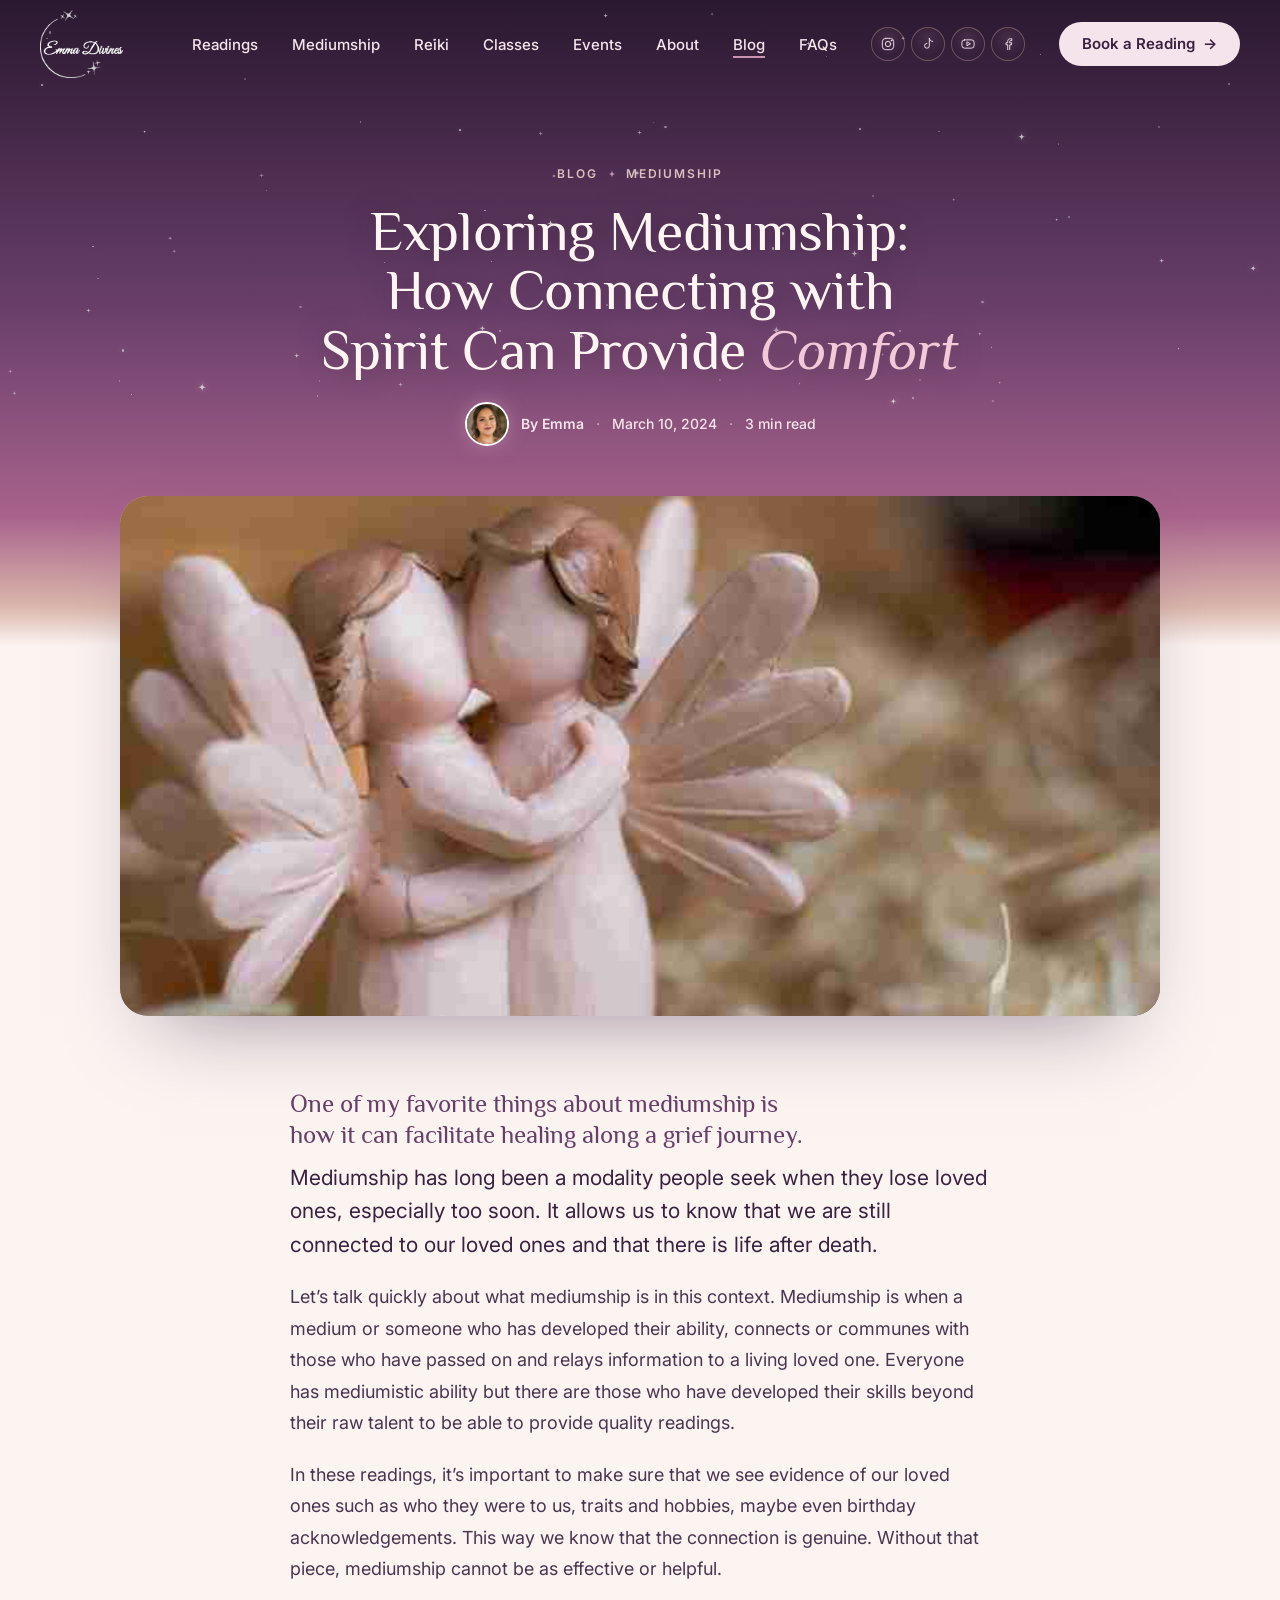
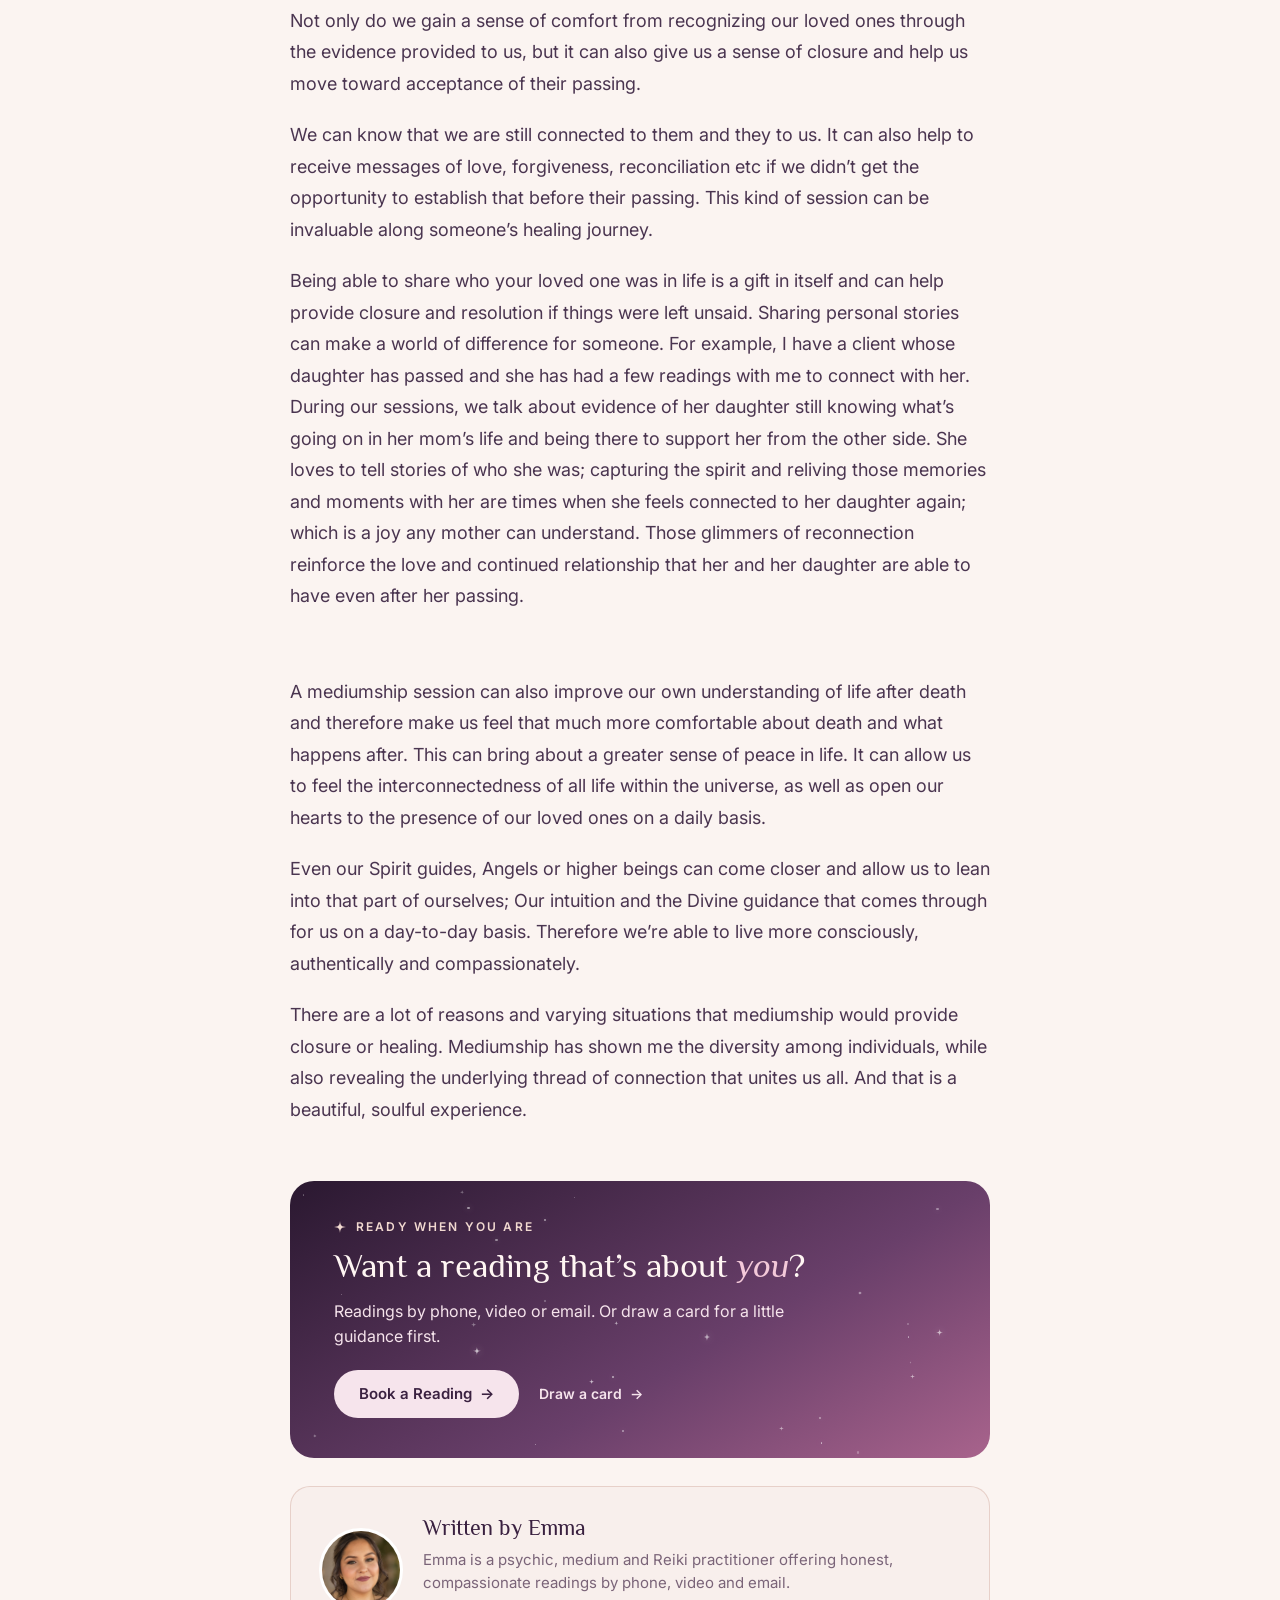
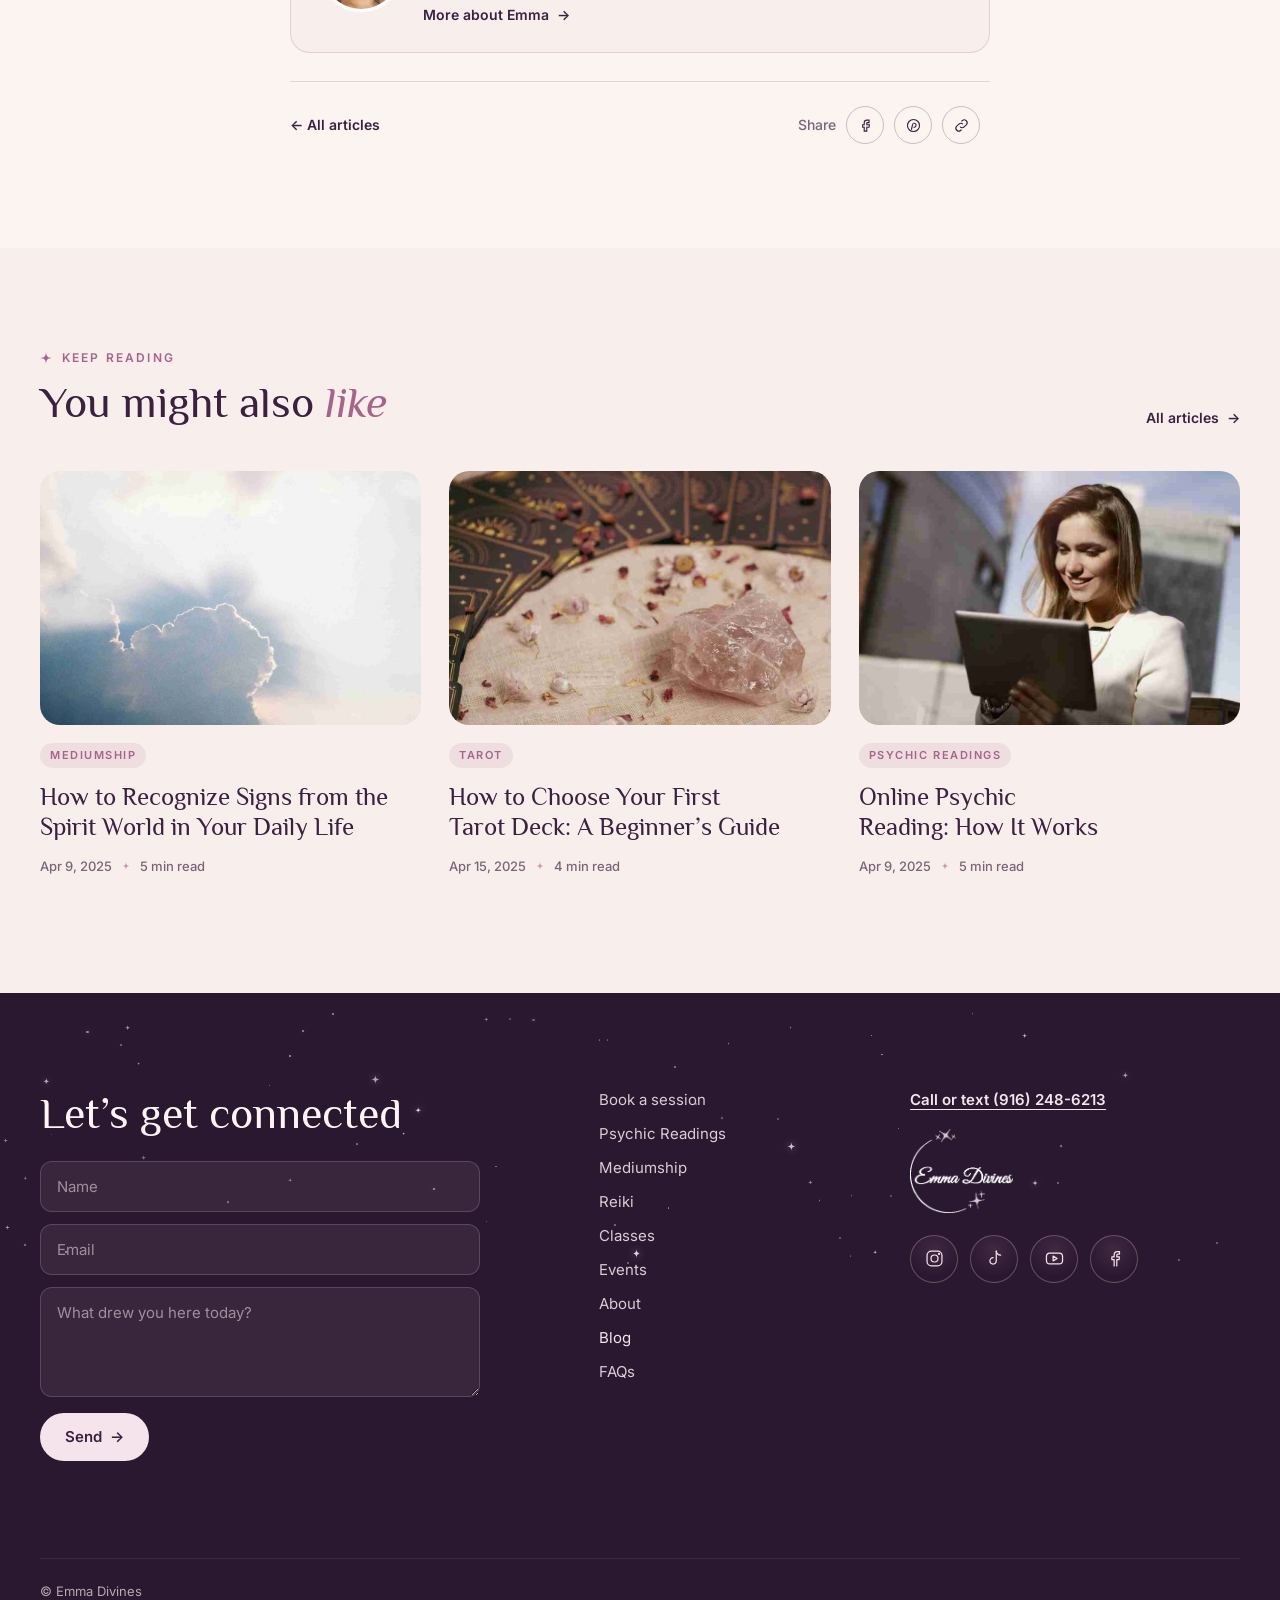
==== article-mediumship.html @ 9093d368 "Blog: new article list and article pages - blog.html: featured newest post, topic filter, post grid," ====
<!doctype html>
<html lang="en">
<head>
<meta charset="utf-8">
<meta name="viewport" content="width=device-width, initial-scale=1, viewport-fit=cover">
<title>Exploring Mediumship: How Connecting with Spirit Can Provide Comfort · Emma Divines</title>
<meta name="description" content="Honest, compassionate psychic readings, mediumship and Reiki with Emma, by phone, video or email. See every session and price, or draw a card for a little guidance.">
<meta property="og:type" content="website">
<meta property="og:site_name" content="Emma Divines">
<meta property="og:title" content="Emma Divines · Readings, mediumship &amp; Reiki">
<meta property="og:description" content="Honest, compassionate guidance from wherever you are. Draw a card for a little guidance, or book a session.">

<meta property="og:image" content="https://emma-divines-prototype.vercel.app/images/og-image.jpg">
<meta property="og:image:width" content="1200">
<meta property="og:image:height" content="630">
<meta property="og:image:alt" content="Emma Divines homepage: tarot cards with prices and a photo of Emma">
<meta name="twitter:card" content="summary_large_image">
<meta name="twitter:image" content="https://emma-divines-prototype.vercel.app/images/og-image.jpg">
<link rel="icon" type="image/png" href="logo_color.png">
<link rel="apple-touch-icon" href="images/emma-avatar.jpg">
<link rel="preconnect" href="https://fonts.googleapis.com">
<link rel="preconnect" href="https://fonts.gstatic.com" crossorigin>
<link href="https://fonts.googleapis.com/css2?family=Inter:wght@400;500;600&family=Philosopher:ital,wght@0,400;0,700;1,400&display=swap" rel="stylesheet">
<style>
/* Velvet Dusk: one visual world (dusk → daylight → dusk → night), so colours are set explicitly rather than per OS theme. */
:root{
  color-scheme:light;
  /* brand palette (Emma's guide) */
  --deep-purple:#693F6A; --mauve:#A8638C; --terracotta:#C08977; --muted-purple:#936A94; --soft-rose:#CA93B3; --warm-blush:#DBB7AC;
  /* extensions: darker / lighter steps of the palette */
  --night:#2A1830; --plum:#3A2140; --cream:#FBF4F1; --blush-tint:#F8EFEC; --rose-light:#F3C9D9; --ink-soft:#7A6478; --on-dark:#F6E4EC;
  --f-display:Philosopher,Georgia,serif; --f-body:Inter,system-ui,-apple-system,sans-serif;
  --cw:200px; --ch:340px;
}
*{box-sizing:border-box}
[hidden]{display:none!important}
html{scroll-behavior:smooth;scroll-padding-top:80px;overflow-x:clip}
html,body{margin:0}
body{font-family:var(--f-body);-webkit-font-smoothing:antialiased;overflow-x:hidden;background:var(--cream);color:var(--plum)}
button{font:inherit;color:inherit;background:none;border:0;padding:0;cursor:pointer}
a{color:inherit}
:focus-visible{outline:2px solid var(--soft-rose);outline-offset:3px;border-radius:6px}
.wrap{max-width:1240px;margin-inline:auto;padding-inline:20px}
.sp{display:inline-block;width:12px;height:12px;vertical-align:-1px}
.eyebrow{display:flex;align-items:center;gap:10px;margin:0;font:600 12px/1 var(--f-body);letter-spacing:.18em;text-transform:uppercase;color:var(--mauve)}
.eyebrow svg{width:12px;height:12px}
h1,h2,h3{text-wrap:balance}
h2{font:400 44px/1.1 var(--f-display);margin:0;color:var(--plum)}
h2 em{font-style:italic;color:var(--mauve)}
.lede{font-size:17px;line-height:1.55;color:var(--ink-soft);max-width:560px;margin:0}
.draft-tag{display:inline-block;font:600 10px/1 var(--f-body);letter-spacing:.12em;text-transform:uppercase;padding:5px 8px;border-radius:999px;background:rgba(168,99,140,.12);color:var(--mauve)}

/* ---------- Buttons & links ---------- */
.btn{display:inline-flex;align-items:center;gap:8px;border-radius:999px;padding:14px 24px;font:600 15px/1.2 var(--f-body);text-decoration:none;border:1px solid transparent;white-space:nowrap;transition:transform .2s,background-color .2s,box-shadow .25s}
.btn:hover{transform:translateY(-1px)}
.btn .arr,.link .arr{transition:translate .2s}
.btn:hover .arr,.link:hover .arr{translate:3px 0}
.btn-plum{background:var(--plum);color:#FFF6F3}
.btn-purple{background:var(--deep-purple);color:#FFF6F3}
.btn-light{background:var(--on-dark);color:var(--plum)}
.btn-outline{border-color:rgba(58,33,64,.5);color:var(--plum)}
.btn-outline-light{border-color:rgba(246,228,236,.55);color:var(--on-dark)}
.link{display:inline-flex;align-items:center;gap:8px;font:600 14px/1.2 var(--f-body);color:var(--plum);text-decoration:none}

/* ---------- Header ---------- */
.site-header{position:fixed;inset:0 0 auto 0;z-index:40;padding-top:env(safe-area-inset-top,0px);transition:background-color .35s,box-shadow .35s,backdrop-filter .35s}
.site-header .wrap{height:88px;display:flex;align-items:center;justify-content:space-between;transition:height .35s}
.site-header.scrolled{background:rgba(42,24,48,.8);backdrop-filter:blur(14px);-webkit-backdrop-filter:blur(14px);box-shadow:0 1px 0 rgba(246,228,236,.08)}
.site-header.scrolled .wrap{height:68px}
.logo img{height:68px;display:block;transition:height .35s}
.scrolled .logo img{height:54px}
.nav{display:flex;align-items:center;gap:34px}
.nav a:not(.btn){text-decoration:none;font-weight:500;font-size:15px;color:var(--on-dark)}
.nav a:not(.btn):hover{text-decoration:underline;text-underline-offset:6px;text-decoration-color:var(--soft-rose)}
.nav .btn{padding:12px 22px}
.mobile-actions{display:none;align-items:center;gap:10px}
.menu-btn{display:flex;flex-direction:column;gap:5px;padding:13px 9px}
.menu-btn i{display:block;width:20px;height:1.6px;border-radius:1px;background:var(--on-dark)}
.mobile-menu{position:fixed;inset:0;z-index:60;background:linear-gradient(#2A1830,#693F6A);color:var(--on-dark);padding:calc(20px + env(safe-area-inset-top,0px)) 24px 32px;display:flex;flex-direction:column;gap:28px}
.mobile-menu[hidden]{display:none}
.mobile-menu .top{display:flex;justify-content:space-between;align-items:center}
.mobile-menu .top img{height:52px}
.mobile-menu nav{display:flex;flex-direction:column;gap:6px}
.mobile-menu nav a{font:400 34px/1.3 var(--f-display);text-decoration:none}
.close-btn{width:44px;height:44px;border-radius:50%;font-size:22px}

/* ---------- Hero ---------- */
.hero{position:relative;isolation:isolate;min-height:900px;padding-bottom:56px}
.hero-bg{position:absolute;inset:0;z-index:-1;overflow:hidden;background:linear-gradient(#2A1830,#693F6A 38%,#A8638C 75%,#DBB7AC)}
#aurora{position:absolute;inset:0;width:100%;height:100%;display:block}
.stars{position:absolute;inset:0;pointer-events:none}
.layer{position:absolute;left:0;right:0;will-change:transform}
.star,.dot{position:absolute;opacity:var(--o);animation:twinkle var(--t) ease-in-out var(--d) infinite}
.star{color:#fff}
.dot{border-radius:50%;background:#fff;box-shadow:0 0 6px rgba(255,240,246,.7)}
.layer:last-child .star{filter:drop-shadow(0 0 4px rgba(255,228,240,.75))}
/* a slow, shallow breathe rather than a blink */
@keyframes twinkle{0%,100%{opacity:var(--o)}50%{opacity:calc(var(--o) * .45)}}
.hero-inner{display:grid;grid-template-columns:470px minmax(0,1fr);column-gap:20px;align-items:start;padding-top:200px}
.copy{display:flex;flex-direction:column;gap:24px}
.hero .eyebrow{color:#F1D9D0}
h1{font:400 54px/1.06 var(--f-display);margin:0;color:#FFF6F3;letter-spacing:-.005em;text-shadow:0 2px 28px rgba(42,24,48,.35)}
h1 em{font-style:italic;color:var(--rose-light)}
.byline{display:flex;align-items:center;gap:22px}
.byline p{margin:0;font-size:17px;line-height:1.45;color:var(--on-dark);max-width:420px}
.avatar{flex:none;width:140px;height:140px;border-radius:50%;object-fit:cover;display:block;background:linear-gradient(135deg,#DBB7AC,#693F6A);border:4px solid #fff;box-shadow:0 0 36px 2px rgba(202,147,179,.55)}
.ctas{display:flex;gap:12px;flex-wrap:wrap}
.hero .btn-outline{border-color:rgba(58,33,64,.5)}
.offerings{display:flex;flex-direction:column;align-items:center;margin-top:-20px;min-width:0}
.tabs{display:flex;gap:8px;margin-top:18px}
.tab{padding:10px 20px;border-radius:999px;font:500 14px/1.2 var(--f-body);border:1px solid rgba(58,33,64,.35);color:var(--plum);white-space:nowrap;transition:background-color .25s,color .25s}
.tab[aria-selected=true]{background:var(--plum);color:var(--on-dark);border-color:var(--plum);font-weight:600}
.tab .short{display:none}
.pager{display:flex;align-items:center;gap:14px;font:500 13px/1 var(--f-body);color:var(--plum);margin-top:6px}
.pager[hidden]{display:none}
.pager .dots{display:flex;gap:6px}.pager .dots i{width:6px;height:6px;border-radius:50%;background:rgba(58,33,64,.3)}.pager .dots i.on{background:var(--plum)}
.pager button{font-weight:600;display:inline-flex;gap:6px;align-items:center}
.after-cards{display:flex;flex-direction:column;align-items:center;gap:10px;margin-top:18px}
.policy{font-size:13px;color:var(--plum);opacity:.8;margin:0;text-align:center}
.deck-hint{display:none}

/* ---------- Tarot cards ---------- */
.cards{position:relative;width:100%;height:calc(var(--ch) + 90px)}
.card{position:absolute;left:calc(50% - var(--cw) / 2);top:24px;width:var(--cw);height:var(--ch);perspective:1100px;cursor:pointer;
  transform:var(--final,none);transition:translate .35s cubic-bezier(.2,.8,.2,1),transform .55s cubic-bezier(.2,.8,.2,1),opacity .35s;
  animation:deal .8s cubic-bezier(.2,1.15,.35,1) calc(var(--i) * 85ms + 150ms) backwards}
.card.dealt{animation:none}
@keyframes deal{from{transform:translate(var(--dx),var(--dy)) rotate(var(--dr)) scale(.9);opacity:0}35%{opacity:1}to{transform:var(--final,none);opacity:1}}
.tilt,.flip{position:absolute;inset:0;transform-style:preserve-3d}
.tilt{transform:rotateX(var(--rx,0deg)) rotateY(var(--ry,0deg));transition:transform .25s ease-out,translate .35s cubic-bezier(.2,.8,.2,1),rotate .35s cubic-bezier(.2,.8,.2,1)}
.flip{transition:transform .75s cubic-bezier(.3,1.25,.4,1)}
.flipped .flip{transform:rotateY(180deg)}
.face{position:absolute;inset:0;backface-visibility:hidden;-webkit-backface-visibility:hidden;border-radius:16px;padding:10px;background:var(--cream);border:1px solid #fff;box-shadow:0 18px 40px -8px rgba(58,33,64,.42);overflow:hidden;transition:box-shadow .3s}
.back{transform:rotateY(180deg)}
.inner{height:100%;border:1px solid rgba(192,137,119,.7);border-radius:10px;padding:12px 12px 14px;display:flex;flex-direction:column;align-items:center;gap:8px;text-align:center}
.num{font:400 16px/1 var(--f-display);letter-spacing:.2em;color:var(--mauve);padding-left:.2em}
.art{flex:1;width:100%;border-radius:6px;position:relative;overflow:hidden;min-height:0}
.art svg{position:absolute;inset:0;width:100%;height:100%}
/* Emma's illustrated card art: arched window like her card frames, thin gold keyline */
.art-img{border-radius:999px 999px 6px 6px;background:#3A2140;box-shadow:inset 0 0 0 1px rgba(192,137,119,.55)}
.art-img img{position:absolute;inset:0;width:100%;height:100%;object-fit:cover;object-position:50% 18%}
.rcard .art-img img{object-position:50% 26%}
.art-img::after{content:"";position:absolute;inset:0;border-radius:inherit;box-shadow:inset 0 0 0 1px rgba(219,183,172,.6),inset 0 -24px 30px -20px rgba(42,24,48,.35);pointer-events:none}
.name{font:700 20px/1.15 var(--f-display);color:var(--plum);margin:4px 0 0}
.meta{font-size:13px;color:var(--ink-soft);margin:0}
.price{font:600 21px/1.1 var(--f-body);color:var(--deep-purple);margin:2px 0 0;font-variant-numeric:tabular-nums}
.front::before{content:"";position:absolute;inset:0;border-radius:inherit;pointer-events:none;opacity:0;transition:opacity .3s;z-index:2;
  background:radial-gradient(circle at var(--gx,50%) var(--gy,30%),rgba(255,255,255,.45),transparent 55%)}
.front::after{content:"";position:absolute;inset:-20%;pointer-events:none;z-index:3;background:linear-gradient(105deg,transparent 40%,rgba(255,255,255,.5) 50%,transparent 60%);
  transform:translateX(-120%);animation:shimmer 1.1s ease-out calc(var(--i) * 85ms + 900ms) 1 both}
@keyframes shimmer{to{transform:translateX(120%)}}
.back .inner{justify-content:center;gap:10px;padding:14px}
.back .name{margin:0}
.desc{font-size:14px;line-height:1.5;color:var(--ink-soft);margin:0}
.btn-book{background:var(--deep-purple);color:#FFF6F3;padding:11px 18px;font-size:14px;margin-top:4px}
.turn{font:inherit;font-size:12px;color:var(--ink-soft);opacity:.85;background:none;border:0;padding:8px 12px;margin:-4px 0 -8px;cursor:pointer;text-decoration:underline;text-underline-offset:3px;border-radius:999px}
.turn:hover{opacity:1}
/* only the face you can see takes taps, so a tap never lands on the hidden side */
.card:not(.flipped) .back,.card.flipped .front{pointer-events:none}
.mini-draft{font-size:10px;letter-spacing:.08em;text-transform:uppercase;color:var(--mauve);opacity:.8}
.cards .card:hover,.cards .card.flipped{translate:0 -28px;z-index:20}
.cards .card:hover .tilt,.cards .card.flipped .tilt{rotate:calc(var(--r) * -1)}
@media (hover:hover) and (pointer:fine){.card:hover .front::before{opacity:1}.card:hover .face{box-shadow:0 30px 60px -12px rgba(58,33,64,.5)}}
.card.toss{animation:toss .38s cubic-bezier(.5,0,.75,0) forwards}
@keyframes toss{to{transform:translate(-135%,-14px) rotate(-20deg);opacity:0}}

/* ---------- Sections ---------- */
section.band{padding-block:112px}
.how{background:linear-gradient(#DBB7AC,#F8EFEC 220px)}
.sec-head{display:flex;flex-direction:column;align-items:center;gap:16px;text-align:center}
.steps{list-style:none;margin:64px 0 0;padding:0;display:grid;grid-template-columns:repeat(3,minmax(0,1fr));gap:48px;position:relative}
.steps::before{content:"";position:absolute;top:36px;left:16%;right:16%;border-top:1px dashed rgba(105,63,106,.35)}
.step{display:flex;flex-direction:column;align-items:center;text-align:center;gap:12px;position:relative}
.step .n{width:72px;height:72px;border-radius:50%;display:grid;place-items:center;background:var(--cream);border:1px solid rgba(192,137,119,.7);box-shadow:0 0 0 6px var(--blush-tint);font:400 24px/1 var(--f-display);color:var(--deep-purple);letter-spacing:.06em}
.step h3{font:700 24px/1.2 var(--f-display);margin:8px 0 0;color:var(--plum)}
.step p{margin:0;font-size:15px;line-height:1.55;color:var(--ink-soft);max-width:280px}

.draw{position:relative;isolation:isolate;overflow:hidden;color:var(--on-dark);background:linear-gradient(#2A1830,#693F6A 60%,#A8638C)}
.draw::before{content:"";position:absolute;inset:-20% -10%;z-index:-1;pointer-events:none;
  background:radial-gradient(42% 24% at 28% 26%,rgba(243,201,217,.2),transparent 70%),radial-gradient(36% 20% at 74% 18%,rgba(202,147,179,.18),transparent 70%);
  animation:drift 28s ease-in-out infinite alternate}
@keyframes drift{to{transform:translate3d(4%,3%,0) scale(1.08)}}
.draw .eyebrow{color:#F1D9D0}
.draw h2{color:#FFF6F3}.draw h2 em{color:var(--rose-light)}
.draw .lede{color:var(--on-dark);opacity:.85}
.draw-stage{position:relative;margin-top:56px;min-height:460px;display:flex;flex-direction:column;align-items:center}
.backs{display:flex;gap:28px;justify-content:center;transition:opacity .35s;perspective:1200px}
/* the cards fall from the sky flipping side over side (back ⇄ face), then settle into the spread */
.backs.await .cback{opacity:0}
/* no opacity animation on .cback itself: it would flatten the 3D and show the back face mirrored */
.cback{width:200px;height:330px;position:relative;cursor:pointer;transform-style:preserve-3d;transition:transform .35s cubic-bezier(.2,.8,.2,1),opacity .35s}
.cback:nth-child(1){rotate:-6deg;translate:0 14px}.cback:nth-child(3){rotate:6deg;translate:0 14px}
.cb-face{position:absolute;inset:0;display:block;border-radius:16px;padding:10px;backface-visibility:hidden;-webkit-backface-visibility:hidden;
  box-shadow:0 22px 50px -12px rgba(0,0,0,.5);transition:box-shadow .5s}
.cb-back{background:radial-gradient(circle at 50% 45%,#7E4C80,#3A2140 70%);border:1px solid rgba(219,183,172,.6)}
.cb-front{transform:rotateY(180deg);background:var(--cream);border:1px solid #fff}
.cb-back .inner{border-color:rgba(219,183,172,.45);padding:0;position:relative}
.cb-front .inner{border-color:rgba(192,137,119,.7);padding:0;position:relative}
.cb-label{position:absolute;top:8%;left:0;right:0;text-align:center;font:400 11px/1 var(--f-display);letter-spacing:.3em;text-transform:uppercase;color:#DBB7AC;padding-left:.3em}
.cb-front .cb-label{color:var(--mauve)}
.cback:hover,.cback:focus-visible{transform:translateY(-16px)}
.cback:hover .cb-face,.cback:focus-visible .cb-face{box-shadow:0 0 0 1px var(--soft-rose),0 0 48px 6px rgba(202,147,179,.45),0 22px 50px -12px rgba(0,0,0,.5)}
.cback svg,.rv-back svg{width:100%;height:100%;display:block}
.cback.dropping{pointer-events:none;animation:cardDrop 1.9s cubic-bezier(.25,.75,.3,1) calc(var(--i) * 230ms) both}
.cback.dropping .cb-face{box-shadow:0 0 50px 14px rgba(243,201,217,.42)}
@keyframes cardDrop{
  0%{transform:translateY(-600px) rotateY(var(--flips)) rotateZ(var(--tilt)) scale(.7)}
  72%{transform:translateY(14px) rotateY(-14deg) rotateZ(0deg) scale(1.02)}
  86%{transform:translateY(-5px) rotateY(5deg) scale(1)}
  100%{transform:none}}
.cback.landed .cb-face{animation:landGlow 1.3s ease-out}
@keyframes landGlow{
  0%{box-shadow:0 0 0 1px #CA93B3,0 0 70px 18px rgba(202,147,179,.65),0 22px 50px -12px rgba(0,0,0,.5)}
  100%{box-shadow:0 0 0 1px rgba(202,147,179,0),0 0 0 0 rgba(202,147,179,0),0 22px 50px -12px rgba(0,0,0,.5)}}
.burst{position:absolute;width:var(--bs);height:var(--bs);color:#F6E4EC;pointer-events:none;z-index:2;animation:burst .95s ease-out forwards}
@keyframes burst{from{opacity:1;transform:translate(0,0) scale(1)}to{opacity:0;transform:translate(var(--bx),var(--by)) scale(.3) rotate(120deg)}}
.backs.picking .cback:not(.picked){opacity:0;transform:translateY(40px)}
.backs.picking .cback.picked{transform:translateY(-30px) scale(1.05)}
.reveal{display:flex;flex-direction:column;align-items:center;gap:20px}
.reveal[hidden]{display:none}
.rcard{width:280px;height:440px;position:relative;perspective:1200px}
.rcard .face{box-shadow:0 0 0 1px var(--soft-rose),0 0 60px 10px rgba(202,147,179,.4),0 30px 60px -12px rgba(0,0,0,.5)}
.rcard .rv-back{background:radial-gradient(circle at 50% 45%,#7E4C80,#3A2140 70%);border-color:rgba(219,183,172,.6)}
.rcard .front .inner{gap:9px;justify-content:center}
.chosen-tag{font:600 11px/1 var(--f-body);letter-spacing:.14em;text-transform:uppercase;color:var(--mauve)}
.rcard .art{flex:0 0 120px;width:100%}
.again{color:var(--on-dark)}

.emma{background:var(--cream)}
.emma-grid{display:grid;grid-template-columns:420px minmax(0,1fr);gap:80px;align-items:center}
.arch{aspect-ratio:420/520;max-width:100%;border-radius:999px 999px 24px 24px;position:relative;overflow:hidden;
  background:radial-gradient(circle at 50% 30%,#CA93B3,#693F6A 75%);box-shadow:0 30px 60px -20px rgba(58,33,64,.45);border:8px solid #fff;outline:1px solid rgba(192,137,119,.5)}
.arch img{position:absolute;inset:0;width:100%;height:100%;object-fit:cover;object-position:50% 30%}
.arch svg{position:absolute;inset:0;width:100%;height:100%}
.emma-copy{display:flex;flex-direction:column;gap:20px;min-width:0}
.roles{display:flex;flex-wrap:wrap;gap:8px;padding:0;margin:0;list-style:none}
.roles li{padding:8px 14px;border-radius:999px;border:1px solid rgba(105,63,106,.25);font-size:14px;color:var(--deep-purple)}

.life{background:linear-gradient(var(--cream),#F5E8E3)}
.life-top{display:flex;justify-content:space-between;align-items:flex-end;gap:32px;flex-wrap:wrap}
.life-head{display:flex;flex-direction:column;gap:14px;max-width:560px}
.life-ctas{display:flex;gap:20px;align-items:center;flex-wrap:wrap}
.life-grid{list-style:none;margin:48px 0 0;padding:0;display:grid;grid-template-columns:repeat(4,minmax(0,1fr));gap:24px}
.life-grid figure{margin:0;display:flex;flex-direction:column;gap:12px}
.life-grid img{width:100%;height:auto;aspect-ratio:4/5;object-fit:cover;border-radius:16px;display:block;box-shadow:0 18px 40px -18px rgba(58,33,64,.35);transition:transform .4s cubic-bezier(.2,.8,.2,1)}
.life-grid li:hover img{transform:translateY(-4px)}
.life-grid figcaption{font:400 18px/1.2 var(--f-display);color:var(--plum)}
.reviews{background:var(--blush-tint)}
.rev-wrap{margin-top:48px}
.rev-grid{display:flex;gap:24px;overflow-x:auto;scroll-snap-type:x mandatory;scroll-behavior:smooth;padding:4px 2px 16px;scrollbar-width:none}
.rev-grid::-webkit-scrollbar{display:none}
.rev-controls{display:flex;gap:10px;justify-content:flex-end;margin-top:8px}
.rev-btn{width:48px;height:48px;border-radius:50%;border:1px solid rgba(58,33,64,.3);font-size:18px;color:var(--plum);transition:background-color .2s,opacity .2s}
.rev-btn:hover{background:rgba(105,63,106,.08)}
.rev-btn:disabled{opacity:.35;cursor:default}
.rev{flex:0 0 calc((100% - 48px) / 3);scroll-snap-align:start;background:var(--cream);border:1px solid rgba(192,137,119,.35);border-radius:20px;padding:28px;display:flex;flex-direction:column;gap:14px;min-width:0}
.rev .stars-row{color:var(--mauve);letter-spacing:3px;font-size:15px}
.rev blockquote{margin:0;font-size:16px;line-height:1.6;color:var(--plum);display:-webkit-box;-webkit-box-orient:vertical;-webkit-line-clamp:6;overflow:hidden}
.rev.open blockquote{-webkit-line-clamp:unset;display:block}
.rev .more{align-self:flex-start;font:600 13px/1 var(--f-body);color:var(--mauve)}
.rev .more[hidden]{display:none}
.rev .who{display:flex;align-items:center;gap:12px;margin-top:auto;padding-top:8px;font-size:13px;color:var(--ink-soft)}
.rev .who b{display:block;font:700 16px/1.2 var(--f-display);color:var(--plum)}
.rev .who i{flex:none;width:40px;height:40px;border-radius:50%;display:grid;place-items:center;font:600 14px/1 var(--f-body);font-style:normal;color:#fff;background:linear-gradient(135deg,#CA93B3,#693F6A)}
.rev-note{text-align:center;margin:20px 0 0;font-size:13px;color:var(--ink-soft)}
/* after the proof, the next step: Book a Reading + the quieter Google link */
.rev-cta{display:flex;justify-content:center;align-items:center;flex-wrap:wrap;gap:28px;margin-top:36px}
.rev-cta .link{font-size:14px}
@media (max-width:600px){.rev-cta{flex-direction:column;gap:18px;margin-top:28px}}
.g-chip{display:inline-flex;gap:8px;align-items:center;padding:8px 14px;border-radius:999px;background:var(--cream);border:1px solid rgba(192,137,119,.35);font:600 13px/1 var(--f-body);color:var(--plum)}
.g-chip b{color:var(--mauve);letter-spacing:2px}

.faq{background:var(--cream)}
.faq-grid{display:grid;grid-template-columns:360px minmax(0,1fr);gap:80px;align-items:start}
.faq-side{display:flex;flex-direction:column;gap:18px;position:sticky;top:110px}
details{border-bottom:1px solid rgba(105,63,106,.15)}
details:first-child{border-top:1px solid rgba(105,63,106,.15)}
summary{list-style:none;cursor:pointer;display:flex;justify-content:space-between;align-items:center;gap:20px;padding:24px 0;font:700 21px/1.3 var(--f-display);color:var(--plum)}
summary::-webkit-details-marker{display:none}
summary .pm{flex:none;width:32px;height:32px;border-radius:50%;border:1px solid rgba(105,63,106,.3);position:relative;transition:transform .3s,background-color .3s}
summary .pm::before,summary .pm::after{content:"";position:absolute;left:50%;top:50%;width:12px;height:1.5px;background:var(--deep-purple);translate:-50% -50%}
summary .pm::after{rotate:90deg;transition:rotate .3s}
details[open] summary .pm{background:var(--deep-purple)}
details[open] summary .pm::before,details[open] summary .pm::after{background:#fff}
details[open] summary .pm::after{rotate:0deg}
details p{margin:0 0 24px;font-size:16px;line-height:1.6;color:var(--ink-soft);max-width:620px}
details p a{color:var(--deep-purple);font-weight:600}

.footer{background:var(--night);color:var(--on-dark);padding-block:96px calc(40px + env(safe-area-inset-bottom,0px));position:relative;overflow:hidden}
.foot-grid{display:grid;grid-template-columns:minmax(0,1.2fr) minmax(0,.6fr) minmax(0,.8fr);gap:64px}
.footer h2{color:#FFF6F3}
.form{display:flex;flex-direction:column;gap:12px;margin-top:24px;max-width:440px}
.form label{position:absolute;width:1px;height:1px;overflow:hidden;clip:rect(0 0 0 0)}
.form input,.form textarea{width:100%;font:15px/1.4 var(--f-body);color:var(--on-dark);background:rgba(246,228,236,.07);border:1px solid rgba(246,228,236,.18);border-radius:12px;padding:14px 16px}
.form input::placeholder,.form textarea::placeholder{color:rgba(246,228,236,.55)}
.form textarea{min-height:110px;resize:vertical}
.form .btn{align-self:flex-start;margin-top:4px}
.form-note{font-size:13px;color:var(--rose-light);min-height:1em;margin:0}
.foot-links{list-style:none;margin:0;padding:0;display:flex;flex-direction:column;gap:14px}
.foot-links a{text-decoration:none;font-size:15px;opacity:.88}.foot-links a:hover{opacity:1;text-decoration:underline;text-underline-offset:5px}
.social{display:flex;gap:12px;margin-top:22px}
.social a{position:relative;width:48px;height:48px;border-radius:50%;display:grid;place-items:center;color:#F6E4EC;text-decoration:none;
  border:1px solid rgba(219,183,172,.35);background:radial-gradient(circle at 50% 30%,rgba(202,147,179,.14),transparent 70%);
  transition:transform .35s cubic-bezier(.2,.8,.2,1),border-color .3s,box-shadow .3s,color .3s}
.social a svg:first-child{width:21px;height:21px;fill:none;stroke:currentColor;stroke-width:1.4;stroke-linecap:round;stroke-linejoin:round}
.social a .tw{position:absolute;top:-3px;right:-3px;width:11px;height:11px;color:#DBB7AC;opacity:0;transform:scale(.3) rotate(-45deg);transition:opacity .3s,transform .45s cubic-bezier(.2,1.4,.4,1)}
.social a:hover,.social a:focus-visible{transform:translateY(-3px);color:#fff;border-color:#CA93B3;box-shadow:0 0 22px 2px rgba(202,147,179,.45)}
.social a:hover .tw,.social a:focus-visible .tw{opacity:1;transform:scale(1) rotate(0deg)}
.foot-brand img{height:84px;display:block}
.copyright{margin-top:72px;padding-top:24px;border-top:1px solid rgba(246,228,236,.12);font-size:13px;opacity:.7;display:flex;justify-content:space-between;gap:16px;flex-wrap:wrap}

/* capture mode: no entrance animations, so the snapshot shows the finished state */
html.capture .card,html.capture .front::after{animation:none!important}
/* Figma's capture ignores backface-visibility and can't snapshot the WebGL sky cleanly:
   hide the reverse sides and show the static gradient that sits behind the shader */
html.capture .face.back,html.capture .cb-front,html.capture #aurora{display:none!important}

/* ---------- Shooting stars ---------- */
.shoots{position:absolute;inset:0;pointer-events:none;overflow:hidden}
.shoot{position:absolute;height:1.6px;width:var(--len);border-radius:2px;background:linear-gradient(90deg,rgba(255,246,243,0),rgba(255,246,243,.95));
  transform-origin:100% 50%;rotate:var(--a);opacity:0;animation:shoot var(--dur) cubic-bezier(.3,.1,.4,1) forwards}
.shoot::after{content:"";position:absolute;right:-2px;top:50%;width:4px;height:4px;margin-top:-2px;border-radius:50%;background:#fff;box-shadow:0 0 8px 2px rgba(255,236,244,.8)}
@keyframes shoot{0%{opacity:0;translate:0 0}12%{opacity:1}70%{opacity:.9}100%{opacity:0;translate:var(--dx) var(--dy)}}

/* ---------- Scroll reveals (only armed when JS + IntersectionObserver run and motion is allowed) ---------- */
.js-reveal [data-reveal]{transition:opacity .9s ease,translate .9s cubic-bezier(.2,.8,.2,1),scale .9s cubic-bezier(.2,.8,.2,1);transition-delay:var(--rd,0ms)}
.js-reveal [data-reveal].pre{opacity:0;translate:0 32px}
.js-reveal [data-reveal=left].pre{translate:-40px 0}
.js-reveal [data-reveal=right].pre{translate:40px 0}
.js-reveal [data-reveal=scale].pre{translate:0 24px;scale:.94}
@media (max-width:1024px){.js-reveal [data-reveal=left].pre,.js-reveal [data-reveal=right].pre{translate:0 32px}}

/* ---------- Prices dialog ---------- */
dialog{border:0;border-radius:20px;padding:0;width:min(720px,calc(100% - 32px));max-height:85vh;background:var(--cream);color:var(--plum);box-shadow:0 30px 80px -20px rgba(28,16,32,.6)}
dialog::backdrop{background:rgba(28,16,32,.55);backdrop-filter:blur(4px)}
dialog[open]{animation:pop .35s cubic-bezier(.2,1.1,.3,1)}
@keyframes pop{from{opacity:0;transform:translateY(16px) scale(.98)}}
.dlg-head{position:sticky;top:0;background:var(--cream);display:flex;justify-content:space-between;align-items:center;padding:22px 28px 14px;border-bottom:1px solid rgba(105,63,106,.12)}
.dlg-head h2{font:700 28px/1.1 var(--f-display);color:var(--deep-purple)}
.dlg-body{padding:8px 28px 24px}
.grp h3{font:600 12px/1 var(--f-body);letter-spacing:.16em;color:var(--mauve);margin:22px 0 6px}
.row{display:grid;grid-template-columns:minmax(0,1fr) auto auto;gap:16px;align-items:center;padding:12px 0;border-bottom:1px solid rgba(105,63,106,.1)}
.row b{font:700 18px/1.2 var(--f-display)}.row small{display:block;font-size:13px;color:var(--ink-soft);margin-top:2px}
.row .p{font-weight:600;font-size:16px;font-variant-numeric:tabular-nums}
.row a{font:600 13px/1 var(--f-body);padding:9px 14px;border-radius:999px;background:var(--deep-purple);color:#fff;text-decoration:none}
.dlg-policy{font-size:13px;color:var(--ink-soft);margin:18px 0 0}

/* ---------- Draw a card: Ask the cards (focus → fan of 22 Major Arcana → reading) ---------- */
.dstep{display:flex;flex-direction:column;align-items:center;gap:22px;width:100%}
.dstep[hidden]{display:none}
.dstep.enter{animation:stepIn .6s cubic-bezier(.2,.8,.2,1) both}
@keyframes stepIn{from{opacity:0;transform:translateY(18px)}}
.step-title{font:400 32px/1.15 var(--f-display);color:#FFF6F3;margin:0;text-align:center;text-wrap:balance}
.step-sub{margin:-10px 0 0;font-size:16px;color:var(--on-dark);opacity:.85;text-align:center}
.focus-chips{display:flex;flex-wrap:wrap;justify-content:center;gap:12px;max-width:780px}
.fchip{display:inline-flex;align-items:center;gap:10px;padding:14px 22px;border-radius:999px;border:1px solid rgba(243,201,217,.55);color:#F6E4EC;font:500 16px/1 var(--f-body);transition:background-color .25s,color .25s,box-shadow .3s,transform .2s}
.fchip svg{width:11px;height:11px;color:#F3C9D9}
.fchip:hover{transform:translateY(-2px);border-color:#F3C9D9}
.fchip[aria-pressed=true]{background:var(--cream);color:var(--plum);border-color:var(--cream);box-shadow:0 0 26px 2px rgba(202,147,179,.6)}
.fchip[aria-pressed=true] svg{color:var(--mauve)}
.deck-stage{position:relative;display:flex;flex-direction:column;align-items:center;margin-top:18px}
/* the face-down deck: same card-back art as the 22-card fan */
.deck{position:relative;width:150px;height:240px;cursor:pointer;filter:drop-shadow(0 0 44px rgba(202,147,179,.35))}
.deck i{position:absolute;inset:0;border-radius:14px;background:radial-gradient(circle at 50% 45%,#7E4C80,#3A2140 75%);border:1px solid rgba(219,183,172,.65);box-shadow:0 8px 18px -6px rgba(0,0,0,.45);transform:translate(var(--dx),var(--dy)) rotate(var(--dr));transition:transform .35s cubic-bezier(.2,.8,.2,1)}
.deck i::before{content:"";position:absolute;inset:6%;border:1px solid rgba(219,183,172,.4);border-radius:9px}
.deck i::after{content:"";position:absolute;left:31%;right:31%;top:50%;aspect-ratio:1;translate:0 -50%;border:1px solid rgba(219,183,172,.55);border-radius:50%}
.deck i svg{position:absolute;left:50%;top:50%;width:16%;height:16%;translate:-50% -50%;color:#F6E4EC}
.deck i:nth-child(1){--dx:-8px;--dy:7px;--dr:-9deg}.deck i:nth-child(2){--dx:7px;--dy:4px;--dr:8deg}.deck i:nth-child(3){--dx:-4px;--dy:2px;--dr:-4deg}
.deck i:nth-child(4){--dx:4px;--dy:-1px;--dr:4deg}.deck i:nth-child(5){--dx:-1px;--dy:-3px;--dr:-1.5deg}.deck i:nth-child(6){--dx:0px;--dy:-6px;--dr:0deg}
.deck-stage.ready .deck:hover i:nth-child(6){transform:translate(0,-12px) rotate(0deg)}
.deck.nudge{animation:deckNudge .55s ease-in-out}
@keyframes deckNudge{20%{rotate:-4deg}45%{rotate:3.5deg}70%{rotate:-2deg}100%{rotate:0deg}}
.focus-chips.nudge .fchip{animation:chipGlow 1s ease-out}
@keyframes chipGlow{30%{border-color:#F3C9D9;box-shadow:0 0 22px 2px rgba(243,201,217,.55)}}
/* Shuffle the deck: sits on the deck. Waiting = dashed hint, Ready = the one glowing "magic" button */
.shuffle-btn{position:relative;z-index:2;margin-top:-30px;display:inline-flex;align-items:center;gap:10px;padding:15px 28px 15px 24px;border-radius:999px;font:600 17px/1 var(--f-body);cursor:pointer;
  border:1.2px dashed rgba(243,201,217,.6);background:rgba(42,24,48,.72);-webkit-backdrop-filter:blur(6px);backdrop-filter:blur(6px);color:rgba(246,228,236,.88);transition:background .35s,color .35s,box-shadow .35s,border-color .35s,transform .2s}
.shuffle-btn .sb-icon{width:20px;height:20px;fill:none;stroke:#F3C9D9;stroke-width:1.5}
.shuffle-btn .sb-sp{display:none;width:13px;height:13px;color:var(--mauve)}
.deck-stage.ready .shuffle-btn{border:1.2px solid transparent;background:linear-gradient(90deg,#FBF4F1,#F3C9D9 55%,#DBB7AC);color:var(--plum);box-shadow:0 0 30px 2px rgba(202,147,179,.6),0 8px 20px -6px rgba(42,24,48,.35)}
.deck-stage.ready .shuffle-btn .sb-icon{stroke:var(--plum)}
.deck-stage.ready .shuffle-btn .sb-sp{display:block}
.deck-stage.ready .shuffle-btn:hover{transform:translateY(-2px);box-shadow:0 0 40px 6px rgba(202,147,179,.7),0 10px 22px -6px rgba(42,24,48,.4)}
.shuffle-btn:focus-visible{outline:2px solid #F3C9D9;outline-offset:3px}
@media (max-width:600px){.deck{width:112px;height:179px}.deck i{border-radius:11px}.shuffle-btn{font-size:16px;padding:14px 24px 14px 20px}}
@media (prefers-reduced-motion:reduce){.deck.nudge,.focus-chips.nudge .fchip{animation:none}}
.pick-for{color:#F1D9D0}
.fan{position:relative;width:100%;max-width:1060px;height:var(--fh,360px);margin-top:6px}
.fcard{position:absolute;left:0;top:0;width:var(--cw);height:calc(var(--cw) * 1.6);padding:0;border-radius:calc(var(--cw) * .09);cursor:pointer;
  background:radial-gradient(circle at 50% 45%,#7E4C80,#3A2140 75%);border:1px solid rgba(219,183,172,.65);box-shadow:0 8px 18px -6px rgba(0,0,0,.45);
  transform:translate(var(--x),var(--y)) rotate(var(--r)) rotateY(0deg);transition:translate .3s cubic-bezier(.2,.8,.2,1),box-shadow .3s,opacity .45s}
.fcard::before{content:"";position:absolute;inset:6%;border:1px solid rgba(219,183,172,.4);border-radius:calc(var(--cw) * .06)}
.fcard::after{content:"";position:absolute;left:22%;right:22%;top:50%;aspect-ratio:1;translate:0 -50%;border:1px solid rgba(219,183,172,.55);border-radius:50%}
.fcard svg{position:absolute;left:50%;top:50%;width:26%;height:26%;translate:-50% -50%;color:#F6E4EC}
.fan.dealing .fcard{animation:fanIn .9s cubic-bezier(.2,.9,.3,1) calc(var(--i) * 35ms) both;pointer-events:none}
@keyframes fanIn{from{transform:translate(var(--x0),-180px) rotate(0deg) rotateY(540deg);opacity:0}35%{opacity:1}to{transform:translate(var(--x),var(--y)) rotate(var(--r)) rotateY(0deg)}}
@media (hover:hover) and (pointer:fine){.fcard:hover,.fcard:focus-visible{translate:0 -22px;box-shadow:0 0 0 1px #F3C9D9,0 0 30px 4px rgba(243,201,217,.6)}}
.fcard:focus-visible{translate:0 -22px;outline:none;box-shadow:0 0 0 2px #F3C9D9,0 0 30px 4px rgba(243,201,217,.6)}
.fan.picked .fcard:not(.chosen){opacity:0;translate:0 30px;pointer-events:none}
.fan .fcard.chosen{translate:0 -48px;box-shadow:0 0 0 1px #F3C9D9,0 0 40px 8px rgba(243,201,217,.7)}
.pick-meta{display:flex;gap:28px;align-items:center;font:500 14px/1 var(--f-body);color:var(--on-dark);opacity:.9}
.link.light{color:#FFF6F3}
.read-step{flex-direction:row;justify-content:center;align-items:center;gap:64px}
.read-step .rcard{flex:none}
.arc-face .inner{gap:10px;justify-content:center}
.arc-num{font:400 18px/1 var(--f-display);letter-spacing:.2em;color:var(--mauve);padding-left:.2em}
.arc-art{flex:1;width:100%;display:grid;place-items:center;border-radius:999px 999px 6px 6px;border:1px solid rgba(219,183,172,.6)}
.arc-art svg{width:62%;height:auto;overflow:visible}
.arc-art{position:relative;overflow:hidden}
.arc-art img{position:absolute;inset:0;width:100%;height:100%;object-fit:cover;object-position:50% 20%}
.arc-name{font:700 24px/1.1 var(--f-display);color:var(--plum);margin:0}
.reading{max-width:520px;display:flex;flex-direction:column;gap:16px;text-align:left}
.for-chip{align-self:flex-start;padding:7px 14px;border-radius:999px;background:rgba(251,244,241,.15);font:500 13px/1 var(--f-body);color:#F6E4EC}
.reading h3{font:400 52px/1.05 var(--f-display);color:#FFF6F3;margin:0}
.reading .msg{font:italic 400 26px/1.35 var(--f-display);color:#FFF6F3;margin:0}
.reading .kw{font-size:14px;color:#F3C9D9;margin:0}
.reading hr{border:0;border-top:1px solid rgba(246,228,236,.25);margin:4px 0;width:100%}
.reading .go{font:500 14px/1.3 var(--f-body);color:#F6E4EC;opacity:.9;margin:0}
.sess{display:flex;align-items:center;gap:16px;padding:16px 16px 16px 20px;border-radius:18px;background:var(--cream)}
.sess div{flex:1;min-width:0}.sess b{display:block;font:700 20px/1.2 var(--f-display);color:var(--plum)}.sess span{font-size:13px;color:var(--ink-soft)}
.sess .btn{padding:11px 18px;font-size:14px;flex:none}
.read-links{display:flex;gap:28px;flex-wrap:wrap}
.draft-note{font-size:11px;letter-spacing:.08em;text-transform:uppercase;color:#F3C9D9;opacity:.75;margin:0}

/* ---------- Emma's feedback round ---------- */
.vibe{margin:-6px 0 0;font-size:15px;color:var(--on-dark);display:flex;gap:8px;align-items:center;flex-wrap:wrap}
.vibe a{color:#FFF6F3;font-weight:600;text-underline-offset:4px}
.vibe .draft-tag{background:rgba(246,228,236,.15);color:#F6E4EC}
.in-person-note{margin:44px auto 0;max-width:680px;text-align:center;font-size:15px;line-height:1.6;color:var(--ink-soft);padding:14px 22px;border-radius:20px;background:rgba(255,255,255,.55);border:1px solid rgba(192,137,119,.35)}
.in-person-note a,.cat-foot .in-person a{color:var(--deep-purple);font-weight:600}
.in-person-note .sp{color:var(--mauve)}
/* the phone line always gets its own line and never splits */
.in-person-note .call-line{display:block;white-space:nowrap}
.cat-foot .in-person a{white-space:nowrap}
/* Hero trust row: reviews link (+ socials when the header icons are hidden) */
.trust{display:flex;align-items:center;gap:10px;flex-wrap:wrap;margin-top:2px}
.rev-link{display:inline-flex;align-items:center;gap:7px;padding:8px 14px 8px 12px;border-radius:999px;border:1px solid rgba(243,201,217,.5);background:rgba(58,33,64,.32);color:#FFF6F3;font-size:14px;font-weight:600;text-decoration:none;transition:background .25s,border-color .25s,box-shadow .25s}
.rev-link .sp{width:13px;height:13px;color:#DBB7AC}
.rev-link .arr{color:#DBB7AC;transition:translate .25s}
.rev-link:hover,.rev-link:focus-visible{background:rgba(58,33,64,.5);border-color:#CA93B3;box-shadow:0 0 18px rgba(202,147,179,.35)}
.rev-link:hover .arr{translate:3px 0}
.social-hero{margin:0;gap:4px}
.social-hero a{width:32px;height:32px}
.social-hero a svg:first-child{width:15px;height:15px}
.social-hero a .tw{display:none}
@media (min-width:1241px){.social-hero{display:none}}
@media (max-width:380px){.trust{gap:8px}.rev-link{padding:8px 12px 8px 10px;gap:6px}.social-hero{gap:3px}.social-hero a{width:30px;height:30px}}
.start-tag{display:inline-block;font:600 10px/1 var(--f-body);letter-spacing:.12em;text-transform:uppercase;color:#fff;background:var(--mauve);padding:5px 8px;border-radius:999px;margin:-2px 0 0}
.start-tag.inline{margin:0 0 0 10px;vertical-align:3px}
.cat-group{list-style:none;font:600 11px/1 var(--f-body);letter-spacing:.14em;text-transform:uppercase;color:var(--mauve);padding:18px 0 6px}
.cat-group+.cat-row{border-top:1px solid rgba(105,63,106,.12)}
.cat-gallery{display:grid;grid-template-columns:1fr 1fr;grid-template-rows:1fr 1fr;gap:6px;padding:6px;background:#3A2140}
.cg-tile{position:relative;margin:0;border-radius:10px;overflow:hidden;background:radial-gradient(circle at 50% 35%,#CA93B3,#693F6A 80%)}
.cg-tile:nth-child(2){background:radial-gradient(circle at 50% 35%,#C08977,#3A2140 80%)}.cg-tile:nth-child(3){background:radial-gradient(circle at 50% 35%,#936A94,#2A1830 80%)}.cg-tile:nth-child(4){background:radial-gradient(circle at 50% 35%,#F3C9D9,#A8638C 80%)}
.cg-tile img{position:absolute;inset:0;width:100%;height:100%;object-fit:cover;object-position:50% 22%}
.cg-note{position:absolute;left:50%;bottom:14px;translate:-50% 0;font:600 10px/1 var(--f-body);letter-spacing:.12em;text-transform:uppercase;color:#FFF6F3;background:rgba(42,24,48,.55);padding:6px 10px;border-radius:999px;white-space:nowrap}
.social-mini{margin:0;gap:6px}
.social-mini a{width:34px;height:34px}
.social-mini a svg:first-child{width:16px;height:16px}
.social-mini a .tw{display:none}
@media (max-width:1240px){.social-mini{display:none}}
.social-menu{margin-top:4px}
.menu-phone,.foot-phone{color:#F6E4EC;font:600 15px/1 var(--f-body);text-underline-offset:4px}
.foot-phone{display:inline-block;margin-bottom:22px}

/* ---------- Category sheet (opened from the nav: one category's sessions + a photo of Emma at work) ---------- */
#cat{width:min(1000px,calc(100% - 32px));max-height:88vh;overflow:hidden}
.cat-grid{display:grid;grid-template-columns:minmax(0,5fr) minmax(0,7fr);height:min(88vh,720px)}
.cat-photo{position:relative;overflow:hidden;background:radial-gradient(circle at 50% 35%,#CA93B3,#693F6A 75%)}
.cat-photo img{position:absolute;inset:0;width:100%;height:100%;object-fit:cover;object-position:50% 20%}
.cat-ph{position:absolute;inset:0;display:flex;flex-direction:column;align-items:center;justify-content:center;gap:12px;color:#FFF6F3;text-align:center;padding:24px}
.cat-ph svg{width:34px;height:34px;opacity:.75}
.cat-ph span{font:500 14px/1.4 var(--f-body);opacity:.9;max-width:220px}
.cat-ph small{font:600 10px/1 var(--f-body);letter-spacing:.12em;text-transform:uppercase;opacity:.7}
.cat-body{overflow-y:auto;padding:40px 40px 28px;display:flex;flex-direction:column;gap:20px;position:relative}
.cat-close{position:absolute;top:16px;right:16px}
.cat-head{display:flex;flex-direction:column;gap:12px;padding-right:40px}
.cat-head h2{font-size:38px}
.cat-head p{margin:0;font-size:16px;line-height:1.55;color:var(--ink-soft)}
.cat-list{list-style:none;margin:0;padding:0}
.cat-row{display:grid;grid-template-columns:minmax(0,1fr) auto auto;gap:6px 18px;align-items:center;padding:18px 0;border-bottom:1px solid rgba(105,63,106,.12)}
.cat-row:first-child{border-top:1px solid rgba(105,63,106,.12)}
.cat-row b{font:700 20px/1.2 var(--f-display);color:var(--plum)}
.cat-row .m{display:block;font-size:13px;color:var(--ink-soft);margin-top:3px}
.cat-row .t{grid-column:1/-1;margin:0;font-size:14px;line-height:1.5;color:var(--ink-soft);max-width:520px}
.cat-row .p{font:600 18px/1 var(--f-body);color:var(--deep-purple);font-variant-numeric:tabular-nums}
.cat-row a.btn{padding:10px 18px;font-size:14px}
.cat-foot{display:flex;flex-direction:column;gap:12px;margin-top:auto;padding-top:8px}
.cat-foot .policy{text-align:left}
.cat-links{display:flex;gap:24px;flex-wrap:wrap}
@media (max-width:767px){
  dialog{width:100%;max-width:none;margin:auto 0 0;border-radius:20px 20px 0 0;max-height:90vh}
  dialog[open]{animation:sheetUp .4s cubic-bezier(.2,.9,.3,1)}
  @keyframes sheetUp{from{transform:translateY(40px);opacity:0}}
  #cat{overflow-y:auto;width:100%;max-width:none;margin:auto 0 0;max-height:92vh}
  .cat-grid{display:block;height:auto}
  .cat-photo{height:210px}
  .cat-gallery{width:100%;height:330px;gap:4px;padding:4px}
  .cat-photo{border-radius:20px 20px 0 0}
  .cat-row .p{align-self:start;padding-top:2px}
  .cat-body{overflow:visible;padding:24px 20px calc(24px + env(safe-area-inset-bottom,0px))}
  .cat-close{position:absolute;top:12px;right:12px;z-index:2;background:rgba(251,244,241,.9)}
  .cat-head{padding-right:52px}.cat-head h2{font-size:30px}
  .cat-row{grid-template-columns:minmax(0,1fr) auto;gap:6px 14px}
  .cat-row .p{grid-row:1;grid-column:2;justify-self:end}
  .cat-row a.btn{grid-column:1/-1;justify-self:start}
  .cat-row .t{grid-row:2}
}

/* ---------- Tablet + mobile (Elementor breakpoints) ---------- */
@media (max-width:1024px){
  :root{--cw:224px;--ch:360px}
  .site-header .wrap{height:64px;padding-inline:16px}.site-header.scrolled .wrap{height:60px}
  .logo img{height:52px}.scrolled .logo img{height:46px}
  .nav{display:none}.mobile-actions{display:flex}
  .mobile-actions .btn{padding:9px 16px;font-size:14px}
  .hero{min-height:0;padding-bottom:40px}
  .hero-inner{display:block;padding-top:88px}
  .copy{gap:14px}
  .trust{margin-bottom:12px}
  h1{font-size:34px}
  .avatar{width:96px;height:96px;border-width:3px;box-shadow:0 0 24px 2px rgba(202,147,179,.55)}.byline{gap:16px}.byline p{font-size:15px}
  .ctas{display:none}
  .hero .eyebrow{font-size:11px}
  .offerings{margin-top:0;align-items:stretch}
  .tabs{order:-1;margin:24px -20px 0;padding-inline:20px;overflow-x:auto;scrollbar-width:none}
  .tabs::-webkit-scrollbar{display:none}
  .tab{padding:9px 16px;color:#F6E4EC;border-color:rgba(246,228,236,.5)}
  .tab[aria-selected=true]{color:var(--on-dark)}
  .tab .long{display:none}.tab .short{display:inline}
  .cards{height:calc(var(--ch) + 44px);margin-top:30px;touch-action:pan-y}
  .card{top:0}
  .cards .card:hover,.cards .card.flipped{translate:none}
  .cards .card:hover .tilt,.cards .card.flipped .tilt{rotate:none}
  .card:not(.is-front){pointer-events:none}
  .card.is-front{cursor:grab;touch-action:pan-y;user-select:none;-webkit-user-select:none}
  .card img{-webkit-user-drag:none;user-drag:none;-webkit-touch-callout:none;pointer-events:none}
  .card.is-front:active{cursor:grabbing}
  .card.is-hidden{opacity:0}
  .deck-hint{display:flex;align-self:center;gap:8px;font:500 13px/1 var(--f-body);color:var(--plum);margin-top:4px}
  .pager{display:none!important}
  section.band{padding-block:80px}
  h2{font-size:34px}
  .steps{grid-template-columns:minmax(0,1fr);gap:36px;margin-top:44px}
  .steps::before{top:36px;bottom:36px;left:36px;right:auto;border-top:0;border-left:1px dashed rgba(105,63,106,.35)}
  .step{display:grid;grid-template-columns:72px minmax(0,1fr);column-gap:20px;align-items:start;text-align:left}
  .step .n{grid-row:span 2}
  .step h3{margin:6px 0 0}
  .backs{gap:12px}
  .cback{width:min(30vw,150px);height:auto;aspect-ratio:200/330}
  .cback .cb-label{font-size:8px;letter-spacing:.22em}
  .draw-stage{min-height:400px;margin-top:40px}
  .step-title{font-size:26px}
  .fchip{padding:12px 18px;font-size:15px}
  .read-step{flex-direction:column;gap:28px}
  .read-step .rcard{width:220px;height:346px}
  .arc-name{font-size:20px}
  .reading{gap:14px}
  .reading h3{font-size:38px}
  .reading .msg{font-size:21px}
  .pick-meta{flex-direction:column;gap:14px}
  .emma-grid,.faq-grid{grid-template-columns:minmax(0,1fr);gap:40px}
  .arch{width:min(100%,360px);margin-inline:auto}
  .faq-side{position:static}
  .life .wrap{display:flex;flex-direction:column}
  .life-top{display:contents}
  .life-head{order:1}
  .life-grid{order:2;grid-template-columns:repeat(2,minmax(0,1fr));gap:20px 16px;margin-top:32px}
  .life-grid figcaption{font-size:16px}
  .life-ctas{order:3;margin-top:32px;flex-direction:column;align-items:flex-start;gap:14px}
  .rev-grid{margin-inline:-20px;padding:4px 20px 12px;scroll-padding-inline:20px}
  .rev-controls{display:none}
  .rev{flex:0 0 82%;scroll-snap-align:center}
  .foot-grid{grid-template-columns:minmax(0,1fr);gap:48px}
}
@media (max-width:1024px) and (min-width:768px){h1{font-size:44px}.byline p{max-width:520px}}

@media (prefers-reduced-motion:reduce){
  html{scroll-behavior:auto}
  .card{animation:fade .4s ease both}@keyframes fade{from{opacity:0}}
  .front::after,.star,.dot,.draw::before{animation:none}
  .shoot{display:none}
  .backs.await .cback{opacity:1}
  .flip{transition-duration:.35s}
}
</style>
<style>
/* Emma Divines blog: the article list (Emma Divines Blog template) and the article page. Loads after emma.css. */
/* ---------- Blog ---------- */
.site-header .nav a[aria-current=page]{text-decoration:underline;text-underline-offset:6px;text-decoration-color:var(--soft-rose);text-decoration-thickness:2px}
.mobile-menu nav a[aria-current=page]{color:var(--rose-light);font-style:italic}
.foot-links a[aria-current=page]{opacity:1}
.blog-hero{position:relative;isolation:isolate;padding:184px 0 152px}
.blog-hero .hero-bg{background:linear-gradient(#2A1830,#693F6A 42%,#A8638C 74%,#DBB7AC 90%,#FBF4F1)}
.bh-inner{max-width:780px;margin-inline:auto;display:flex;flex-direction:column;align-items:center;gap:20px;text-align:center}
.blog-hero .eyebrow{color:#F1D9D0}
.blog-hero .lede{color:var(--on-dark);max-width:520px}
.cat-chips{display:flex;gap:8px;flex-wrap:wrap;justify-content:center;margin-top:12px}
.chip{display:inline-flex;align-items:center;gap:8px;padding:10px 18px;border-radius:999px;border:1px solid rgba(246,228,236,.5);color:#F6E4EC;font:500 14px/1.2 var(--f-body);white-space:nowrap;transition:background-color .25s}
.chip .ct{font-size:12px;opacity:.65}
.chip[aria-pressed=true]{background:var(--plum);border-color:var(--plum);font-weight:600}
.featured{position:relative;margin-top:-88px}
.feat-card{display:grid;grid-template-columns:minmax(0,1.1fr) minmax(0,1fr);background:#FFFCFA;border-radius:28px;overflow:hidden;box-shadow:0 40px 80px -40px rgba(58,33,64,.45),0 0 0 1px rgba(192,137,119,.18)}
.feat-img{display:block;min-height:440px;background:linear-gradient(135deg,#DBB7AC,#693F6A)}
.feat-img img{width:100%;height:100%;object-fit:cover;display:block}
.feat-body{padding:56px 56px 52px;display:flex;flex-direction:column;align-items:flex-start;gap:18px;justify-content:center}
.feat-body h2{font-size:40px}.feat-body h2 a{text-decoration:none}
.tagrow{display:flex;gap:8px}
.ptag{align-self:flex-start;font:600 11px/1 var(--f-body);letter-spacing:.14em;text-transform:uppercase;padding:7px 10px;border-radius:999px;background:rgba(168,99,140,.12);color:var(--mauve)}
.ptag.new{background:var(--plum);color:#FFF6F3}
.excerpt{font-size:16px;line-height:1.6;color:var(--ink-soft);margin:0}
.meta{display:flex;align-items:center;gap:10px;margin:0;font:500 13px/1 var(--f-body);color:var(--ink-soft)}
.meta .sp{width:8px;height:8px;color:var(--soft-rose)}
.feat-body .btn{margin-top:6px}
.journal{padding:104px 0 120px}
.j-head{display:flex;justify-content:space-between;align-items:flex-end;gap:20px;margin-bottom:44px}
.j-head > div{display:flex;flex-direction:column;gap:14px}
.j-count{font:500 14px/1 var(--f-body);color:var(--ink-soft);margin:0}
.post-grid{display:grid;grid-template-columns:repeat(3,minmax(0,1fr));gap:56px 28px}
.post a{display:flex;flex-direction:column;gap:14px;text-decoration:none;height:100%}
.ph{aspect-ratio:3/2;border-radius:20px;overflow:hidden;background:linear-gradient(135deg,#DBB7AC,#693F6A);margin-bottom:6px}
.ph img{width:100%;height:100%;object-fit:cover;display:block;transition:scale .5s cubic-bezier(.2,.8,.2,1)}
.post a:hover .ph img{scale:1.04}
.post h3{font:400 25px/1.2 var(--f-display);margin:0;color:var(--plum)}
.post a:hover h3{text-decoration:underline;text-underline-offset:5px;text-decoration-color:var(--soft-rose)}
.post .excerpt{font-size:15px;display:-webkit-box;-webkit-line-clamp:2;-webkit-box-orient:vertical;overflow:hidden}
.post .meta{margin-top:auto;padding-top:4px}
.post-cta{position:relative;isolation:isolate;overflow:hidden;border-radius:20px;background:linear-gradient(160deg,#2A1830,#693F6A 62%,#A8638C);color:var(--on-dark);padding:40px 36px;display:flex;flex-direction:column;justify-content:flex-end;gap:16px;min-height:100%}
.post-cta .stars{z-index:-1}
.post-cta .eyebrow{color:#F1D9D0}
.post-cta h3{font:400 32px/1.15 var(--f-display);margin:0;color:#FFF6F3}
.post-cta h3 em{color:var(--rose-light)}
.post-cta p:not(.eyebrow){margin:0;font-size:15px;line-height:1.55}
.cta-acts{display:flex;flex-wrap:wrap;align-items:center;gap:20px;margin-top:10px}
.post-cta .link{color:var(--on-dark)}
@media (max-width:1024px){
  .blog-hero{padding:120px 0 112px}
  .cat-chips{flex-wrap:nowrap;justify-content:flex-start;align-self:stretch;overflow-x:auto;margin:8px -20px 0;padding-inline:20px;scrollbar-width:none}
  .cat-chips::-webkit-scrollbar{display:none}
  .chip{padding:9px 16px}
  .featured{margin-top:-72px}
  .feat-card{grid-template-columns:minmax(0,1fr);border-radius:24px}
  .feat-img{min-height:0;aspect-ratio:3/2}
  .feat-body{padding:28px 24px 30px;gap:14px}
  .feat-body h2{font-size:28px}
  .journal{padding:72px 0 88px}
  .j-head{margin-bottom:32px}
  .post-grid{grid-template-columns:repeat(2,minmax(0,1fr));gap:44px 20px}
  .post h3{font-size:23px}
  .post-cta{padding:32px 26px}
  .post-cta h3{font-size:28px}
}
@media (max-width:767px){.post-grid{grid-template-columns:minmax(0,1fr)}.j-head{flex-direction:column;align-items:flex-start}}

/* ---------- Article ---------- */
.art-hero{position:relative;isolation:isolate;padding:168px 0 200px}
.art-hero .hero-bg{background:linear-gradient(#2A1830,#693F6A 48%,#A8638C 80%,#DBB7AC 94%,#FBF4F1)}
.ah-inner{max-width:860px;margin-inline:auto;display:flex;flex-direction:column;align-items:center;gap:22px;text-align:center}
.crumbs{display:flex;align-items:center;gap:10px;margin:0;font:600 12px/1 var(--f-body);letter-spacing:.16em;text-transform:uppercase;color:#F1D9D0}
.crumbs a{text-decoration:none;opacity:.85}.crumbs a:hover{opacity:1;text-decoration:underline;text-underline-offset:4px}
.crumbs .sp{width:8px;height:8px;color:var(--soft-rose)}
.art-hero h1{font-size:56px}
.byline-row{display:flex;align-items:center;gap:12px;color:var(--on-dark);font:500 14px/1.3 var(--f-body)}
.byline-row img{width:44px;height:44px;border-radius:50%;object-fit:cover;border:2px solid #fff;box-shadow:0 0 18px rgba(202,147,179,.55)}
.byline-row b{font-weight:600}
.byline-row .dot-sep{opacity:.6}
.art-cover{position:relative;margin-top:-150px}
.art-cover .frame{max-width:1040px;margin-inline:auto;aspect-ratio:16/8;border-radius:28px;overflow:hidden;box-shadow:0 40px 80px -40px rgba(58,33,64,.5);background:linear-gradient(135deg,#DBB7AC,#693F6A)}
.art-cover img{width:100%;height:100%;object-fit:cover;display:block}
.art-body{max-width:700px;margin:72px auto 0;font-size:18px;line-height:1.75;color:#4A3550}
.art-body > :first-child{margin-top:0}
.art-body h2{font:400 36px/1.15 var(--f-display);color:var(--plum);margin:56px 0 16px}
.art-body h3{font:400 25px/1.25 var(--f-display);color:var(--deep-purple);margin:36px 0 10px}
.art-body p{margin:0 0 20px}
.art-body strong{font-weight:600;color:var(--plum)}
.art-body ul{list-style:none;padding:0;margin:0 0 24px;display:flex;flex-direction:column;gap:10px}
.art-body li{position:relative;padding-left:26px}
.art-body li::before{content:"";position:absolute;left:2px;top:.62em;width:10px;height:10px;background:var(--mauve);clip-path:polygon(50% 0,61% 39%,100% 50%,61% 61%,50% 100%,39% 61%,0 50%,39% 39%)}
.art-body > p:first-of-type{font-size:21px;line-height:1.6;color:var(--plum)}
.art-end{max-width:700px;margin:56px auto 0;display:flex;flex-direction:column;gap:28px}
.art-cta{position:relative;isolation:isolate;overflow:hidden;border-radius:24px;background:linear-gradient(150deg,#2A1830,#693F6A 60%,#A8638C);color:var(--on-dark);padding:40px 44px;display:flex;flex-direction:column;gap:14px}
.art-cta .stars{z-index:-1}
.art-cta .eyebrow{color:#F1D9D0}
.art-cta h2{color:#FFF6F3;font-size:34px}.art-cta h2 em{color:var(--rose-light)}
.art-cta p:not(.eyebrow){margin:0;font-size:16px;line-height:1.55;max-width:500px}
.art-cta .cta-acts{margin-top:8px}.art-cta .link{color:var(--on-dark)}
.author{display:flex;gap:20px;align-items:center;padding:28px;border-radius:20px;background:var(--blush-tint);border:1px solid rgba(192,137,119,.3)}
.author img{width:84px;height:84px;border-radius:50%;object-fit:cover;flex:none;border:3px solid #fff}
.author h3{font:400 22px/1.2 var(--f-display);margin:0 0 6px;color:var(--plum)}
.author p{margin:0 0 10px;font-size:15px;line-height:1.55;color:var(--ink-soft)}
.art-foot{display:flex;justify-content:space-between;align-items:center;gap:16px;padding-top:24px;border-top:1px solid rgba(58,33,64,.14)}
.share{display:flex;align-items:center;gap:10px;font:500 14px/1 var(--f-body);color:var(--ink-soft)}
.share a{width:38px;height:38px;border-radius:50%;border:1px solid rgba(58,33,64,.25);display:grid;place-items:center;color:var(--plum)}
.share svg{width:17px;height:17px;fill:none;stroke:currentColor;stroke-width:1.6}
.related{padding:104px 0 120px;margin-top:104px;background:var(--blush-tint)}
.related .post-grid .post .ph{margin-bottom:4px}
@media (max-width:1024px){
  .art-hero{padding:112px 0 150px}
  .art-hero h1{font-size:36px}
  .crumbs{font-size:11px}
  .byline-row{font-size:13px;flex-wrap:wrap;justify-content:center}
  .byline-row img{width:36px;height:36px}
  .art-cover{margin-top:-112px}
  .art-cover .frame{aspect-ratio:3/2;border-radius:20px}
  .art-body{margin-top:44px;font-size:17px;line-height:1.7}
  .art-body > p:first-of-type{font-size:19px}
  .art-body h2{font-size:29px;margin-top:44px}
  .art-body h3{font-size:22px;margin-top:30px}
  .art-cta{padding:32px 26px}.art-cta h2{font-size:28px}
  .author{flex-direction:column;align-items:flex-start;padding:24px}
  .author img{width:64px;height:64px}
  .art-foot{flex-direction:column-reverse;align-items:flex-start}
  .related{padding:72px 0 88px;margin-top:72px}
}

/* ---------- Real-post extras ---------- */
.art-body a{color:var(--deep-purple);text-decoration-color:var(--soft-rose);text-underline-offset:3px}
.art-body img{max-width:100%;height:auto;border-radius:16px;display:block}
.art-body figure{margin:32px 0}
.art-body figcaption{font-size:14px;color:var(--ink-soft);margin-top:10px;text-align:center}
.art-body ol{padding-left:22px;margin:0 0 24px}
.art-body ol li{padding-left:4px}.art-body ol li::before{display:none}
.art-body blockquote{margin:32px 0;padding:4px 0 4px 24px;border-left:3px solid var(--soft-rose);font:italic 400 22px/1.5 var(--f-display);color:var(--plum)}
.no-cover .art-body{margin-top:0}
.ed-article .art-hero:has(+ article){padding-bottom:96px}
.share button{width:38px;height:38px;border-radius:50%;border:1px solid rgba(58,33,64,.25);display:grid;place-items:center;color:var(--plum)}
.copied{font-size:13px;color:var(--mauve);min-width:0}
.empty-note{margin:24px 0 0;color:var(--ink-soft)}
.post .ph:empty::after{content:"";display:block;height:100%}
.art-body .wp-block-columns{display:flex;gap:32px;align-items:flex-start;margin:0 0 20px}
.art-body .wp-block-column{flex:1 1 0;min-width:0}
.art-body .wp-block-column > :last-child{margin-bottom:0}
.art-body .wp-block-image{margin:0 0 20px}
@media (max-width:767px){.art-body .wp-block-columns{flex-direction:column;gap:0}}
</style>
</head>
<body class="ed-article">
<svg width="0" height="0" style="position:absolute" aria-hidden="true"><defs>
  <symbol id="sp" viewBox="0 0 100 100"><path fill="currentColor" d="M50 0C52.6 37 63 47.4 100 50 63 52.6 52.6 63 50 100 47.4 63 37 52.6 0 50 37 47.4 47.4 37 50 0Z"/></symbol>
  <symbol id="cardfront" viewBox="0 0 180 310">
    <circle cx="90" cy="155" r="60" fill="none" stroke="#C08977" stroke-width=".8" opacity=".75"/>
    <circle cx="90" cy="155" r="70" fill="none" stroke="#C08977" stroke-width=".5" stroke-dasharray="2 5" opacity=".6"/>
    <path d="M100 117 A40 40 0 1 0 100 193 A32 32 0 1 1 100 117Z" fill="#693F6A" opacity=".88"/>
    <use href="#sp" x="102" y="128" width="22" height="22" style="color:#A8638C"/>
    <use href="#sp" x="84" y="74" width="12" height="12" style="color:#C08977"/>
    <use href="#sp" x="84" y="224" width="12" height="12" style="color:#C08977"/>
    <use href="#sp" x="9" y="149" width="12" height="12" style="color:#C08977"/>
    <use href="#sp" x="159" y="149" width="12" height="12" style="color:#C08977"/>
  </symbol>
  <symbol id="cardback" viewBox="0 0 180 310">
    <circle cx="90" cy="155" r="62" fill="none" stroke="#DBB7AC" stroke-width=".8" opacity=".7"/>
    <circle cx="90" cy="155" r="48" fill="none" stroke="#DBB7AC" stroke-width=".6" stroke-dasharray="2 5" opacity=".6"/>
    <path d="M90 60 A95 95 0 0 1 90 250" fill="none" stroke="#F6E4EC" stroke-width=".8" opacity=".5"/>
    <use href="#sp" x="72" y="137" width="36" height="36" style="color:#F6E4EC"/>
    <use href="#sp" x="84" y="82" width="12" height="12" style="color:#DBB7AC"/>
    <use href="#sp" x="84" y="216" width="12" height="12" style="color:#DBB7AC"/>
    <use href="#sp" x="17" y="149" width="12" height="12" style="color:#DBB7AC"/>
    <use href="#sp" x="151" y="149" width="12" height="12" style="color:#DBB7AC"/>
    <use href="#sp" x="36" y="100" width="7" height="7" style="color:#F6E4EC" opacity=".7"/>
    <use href="#sp" x="137" y="100" width="7" height="7" style="color:#F6E4EC" opacity=".7"/>
    <use href="#sp" x="36" y="203" width="7" height="7" style="color:#F6E4EC" opacity=".7"/>
    <use href="#sp" x="137" y="203" width="7" height="7" style="color:#F6E4EC" opacity=".7"/>
  </symbol>
</defs></svg>
<header class="site-header" id="hdr">
  <div class="wrap">
    <a class="logo" href="index.html" aria-label="Emma Divines home"><img src="[data-uri]" alt="Emma Divines"></a>
    <nav class="nav" aria-label="Main">
      <a href="index.html#top" data-tab="Psychic Readings">Readings</a><a href="index.html#top" data-tab="Mediumship">Mediumship</a><a href="index.html#top" data-tab="Reiki">Reiki</a><a href="index.html#top" data-tab="Classes">Classes</a><a href="index.html#top" data-sheet="Events">Events</a><a href="index.html#emma">About</a><a href="blog.html" aria-current="page">Blog</a><a href="index.html#faq">FAQs</a>
      <div class="social social-mini" aria-label="Emma on social media (header)"><a href="https://www.instagram.com/emmadivines/" target="_blank" rel="noopener" aria-label="Instagram (@emmadivines)" title="Instagram · @emmadivines"><svg viewBox="0 0 24 24" aria-hidden="true"><rect x="3.5" y="3.5" width="17" height="17" rx="5"/><circle cx="12" cy="12" r="4"/><circle cx="17.2" cy="6.8" r=".6" fill="currentColor"/></svg><svg class="tw" aria-hidden="true"><use href="#sp"/></svg></a><a href="https://www.tiktok.com/@emmadivines" target="_blank" rel="noopener" aria-label="TikTok (@emmadivines)" title="TikTok · @emmadivines"><svg viewBox="0 0 24 24" aria-hidden="true"><path d="M14 3.5v11.2a3.6 3.6 0 1 1-3.6-3.6"/><path d="M14 3.5c.4 2.6 2.2 4.4 5 4.7"/></svg><svg class="tw" aria-hidden="true"><use href="#sp"/></svg></a><a href="https://www.youtube.com/@emmadivines" target="_blank" rel="noopener" aria-label="YouTube (@emmadivines)" title="YouTube · @emmadivines"><svg viewBox="0 0 24 24" aria-hidden="true"><rect x="2.8" y="5.8" width="18.4" height="12.4" rx="4"/><path d="M10.4 9.3v5.4l4.6-2.7z"/></svg><svg class="tw" aria-hidden="true"><use href="#sp"/></svg></a><a href="https://www.facebook.com/diviningsoul" target="_blank" rel="noopener" aria-label="Facebook (Divining Soul)" title="Facebook · Divining Soul"><svg viewBox="0 0 24 24" aria-hidden="true"><path d="M14.6 20.5v-7.3h2.6l.4-3h-3V8.4c0-.9.3-1.5 1.6-1.5h1.5V4.2a20 20 0 0 0-2.3-.1c-2.3 0-3.8 1.4-3.8 3.9v2.2H9v3h2.6v7.3"/></svg><svg class="tw" aria-hidden="true"><use href="#sp"/></svg></a></div>
      <a class="btn btn-light" href="https://calendly.com/emmadivinesbook" target="_blank" rel="noopener">Book a Reading <span class="arr">→</span></a>
    </nav>
    <div class="mobile-actions">
      <a class="btn btn-light" href="https://calendly.com/emmadivinesbook" target="_blank" rel="noopener">Book <span class="arr">→</span></a>
      <button class="menu-btn" id="menu-open" aria-label="Open menu" aria-controls="mmenu" aria-expanded="false"><i></i><i></i><i></i></button>
    </div>
  </div>
</header>
<div class="mobile-menu" id="mmenu" hidden>
  <div class="top"><img src="[data-uri]" alt="Emma Divines"><button class="close-btn" id="menu-close" aria-label="Close menu">✕</button></div>
  <nav aria-label="Mobile">
    <a href="index.html#top" data-tab="Psychic Readings">Readings</a><a href="index.html#top" data-tab="Mediumship">Mediumship</a><a href="index.html#top" data-tab="Reiki">Reiki</a><a href="index.html#top" data-tab="Classes">Classes</a><a href="index.html#top" data-sheet="Events">Events</a><a href="index.html#draw">Draw a card</a><a href="index.html#emma">About Emma</a><a href="blog.html" aria-current="page">Blog</a><a href="index.html#faq">FAQs</a>
  </nav>
  <a class="btn btn-light" href="https://calendly.com/emmadivinesbook" target="_blank" rel="noopener" style="align-self:flex-start">Book a Reading <span class="arr">→</span></a>
  <div class="social social-menu" aria-label="Emma on social media (menu)"><a href="https://www.instagram.com/emmadivines/" target="_blank" rel="noopener" aria-label="Instagram (@emmadivines)" title="Instagram · @emmadivines"><svg viewBox="0 0 24 24" aria-hidden="true"><rect x="3.5" y="3.5" width="17" height="17" rx="5"/><circle cx="12" cy="12" r="4"/><circle cx="17.2" cy="6.8" r=".6" fill="currentColor"/></svg><svg class="tw" aria-hidden="true"><use href="#sp"/></svg></a><a href="https://www.tiktok.com/@emmadivines" target="_blank" rel="noopener" aria-label="TikTok (@emmadivines)" title="TikTok · @emmadivines"><svg viewBox="0 0 24 24" aria-hidden="true"><path d="M14 3.5v11.2a3.6 3.6 0 1 1-3.6-3.6"/><path d="M14 3.5c.4 2.6 2.2 4.4 5 4.7"/></svg><svg class="tw" aria-hidden="true"><use href="#sp"/></svg></a><a href="https://www.youtube.com/@emmadivines" target="_blank" rel="noopener" aria-label="YouTube (@emmadivines)" title="YouTube · @emmadivines"><svg viewBox="0 0 24 24" aria-hidden="true"><rect x="2.8" y="5.8" width="18.4" height="12.4" rx="4"/><path d="M10.4 9.3v5.4l4.6-2.7z"/></svg><svg class="tw" aria-hidden="true"><use href="#sp"/></svg></a><a href="https://www.facebook.com/diviningsoul" target="_blank" rel="noopener" aria-label="Facebook (Divining Soul)" title="Facebook · Divining Soul"><svg viewBox="0 0 24 24" aria-hidden="true"><path d="M14.6 20.5v-7.3h2.6l.4-3h-3V8.4c0-.9.3-1.5 1.6-1.5h1.5V4.2a20 20 0 0 0-2.3-.1c-2.3 0-3.8 1.4-3.8 3.9v2.2H9v3h2.6v7.3"/></svg><svg class="tw" aria-hidden="true"><use href="#sp"/></svg></a></div>
  <a class="menu-phone" href="tel:+19162486213">Call or text (916) 248-6213</a>
</div>
<main>
<section class="art-hero">
  <div class="hero-bg" aria-hidden="true"><div class="stars" data-stars="40,22" data-top="1" data-span="62"></div></div>
  <div class="wrap ah-inner">
    <p class="crumbs"><a href="blog.html">Blog</a><svg class="sp" aria-hidden="true"><use href="#sp"/></svg><a href="blog.html#mediumship">Mediumship</a></p>
    <h1>Exploring Mediumship: How Connecting with Spirit Can Provide <em>Comfort</em></h1>
    <div class="byline-row"><img src="images/emma-avatar.jpg" alt=""><span><b>By Emma</b></span><span class="dot-sep">·</span><span>March 10, 2024</span><span class="dot-sep">·</span><span>3 min read</span></div>
  </div>
</section>
<section class="art-cover"><div class="wrap"><div class="frame"><img src="images/blog/mediumship.jpg" alt=""></div></div></section>
<article class="wrap"><div class="art-body">
<h3>One of my favorite things about mediumship is how it can facilitate healing along a grief journey.</h3>
<p>Mediumship has long been a modality people seek when they lose loved ones, especially too soon. It allows us to know that we are still connected to our loved ones and that there is life after death. </p>
<p>Let&#8217;s talk quickly about what mediumship is in this context. Mediumship is when a medium or someone who has developed their ability, connects or communes with those who have passed on and relays information to a living loved one. Everyone has mediumistic ability but there are those who have developed their skills beyond their raw talent to be able to provide quality readings.</p>
<p>In these readings, it&#8217;s important to make sure that we see evidence of our loved ones such as who they were to us, traits and hobbies, maybe even birthday acknowledgements. This way we know that the connection is genuine. Without that piece, mediumship cannot be as effective or helpful. </p>
<p>Not only do we gain a sense of comfort from recognizing our loved ones through the evidence provided to us, but it can also give us a sense of closure and help us move toward acceptance of their passing. </p>
<p>We can know that we are still connected to them and they to us. It can also help to receive messages of love, forgiveness, reconciliation etc if we didn&#8217;t get the opportunity to establish that before their passing. This kind of session can be invaluable along someone&#8217;s healing journey.&nbsp;</p>
<p>Being able to share who your loved one was in life is a gift in itself and can help provide closure and resolution if things were left unsaid. Sharing personal stories can make a world of difference for someone. For example, I have a client whose daughter has passed and she has had a few readings with me to connect with her. During our sessions, we talk about evidence of her daughter still knowing what&#8217;s going on in her mom&#8217;s life and being there to support her from the other side. She loves to tell stories of who she was; capturing the spirit and reliving those memories and moments with her are times when she feels connected to her daughter again; which is a joy any mother can understand. Those glimmers of reconnection reinforce the love and continued relationship that her and her daughter are able to have even after her passing.&nbsp;</p>
<figure><img loading="lazy" src="https://emmadivines.com/wp-content/uploads/2024/03/pexels-anete-lusina-4790557-684x1024.jpg" alt=""></figure>
<p>A mediumship session can also improve our own understanding of life after death and therefore make us feel that much more comfortable about death and what happens after. This can bring about a greater sense of peace in life. It can allow us to feel the interconnectedness of all life within the universe, as well as open our hearts to the presence of our loved ones on a daily basis. </p>
<p>Even our Spirit guides, Angels or higher beings can come closer and allow us to lean into that part of ourselves; Our intuition and the Divine guidance that comes through for us on a day-to-day basis. Therefore we&#8217;re able to live more consciously, authentically and compassionately.</p>
<p>There are a lot of reasons and varying situations that mediumship would provide closure or healing. Mediumship has shown me the diversity among individuals, while also revealing the underlying thread of connection that unites us all. And that is a beautiful, soulful experience.&nbsp;</p>
</div>
<div class="art-end">
  <aside class="art-cta"><div class="stars" data-stars="16,10" data-top="2" data-span="96" aria-hidden="true"></div>
    <p class="eyebrow"><svg><use href="#sp"/></svg>Ready when you are</p>
    <h2>Want a reading that’s about <em>you</em>?</h2>
    <p>Readings by phone, video or email. Or draw a card for a little guidance first.</p>
    <div class="cta-acts"><a class="btn btn-light" href="https://calendly.com/emmadivinesbook" target="_blank" rel="noopener">Book a Reading <span class="arr">→</span></a><a class="link" href="index.html#draw">Draw a card <span class="arr">→</span></a></div>
  </aside>
  <div class="author"><img src="images/emma-avatar.jpg" alt=""><div><h3>Written by Emma</h3><p>Emma is a psychic, medium and Reiki practitioner offering honest, compassionate readings by phone, video and email.</p><a class="link" href="index.html#emma">More about Emma <span class="arr">→</span></a></div></div>
  <div class="art-foot"><a class="link" href="blog.html">← All articles</a><div class="share">Share
    <a href="https://www.facebook.com/sharer/sharer.php?u=https://emmadivines.com/mediumship/hello-world-copy-copy/" target="_blank" rel="noopener" aria-label="Share on Facebook"><svg viewBox="0 0 24 24" aria-hidden="true"><path d="M14 8h3V4.5h-3c-2.2 0-3.8 1.7-3.8 3.9V11H8v3.5h2.2V20h3.6v-5.5H17l.5-3.5h-3.7V8.6c0-.4.2-.6.6-.6Z"/></svg></a>
    <a href="https://www.pinterest.com/pin/create/button/?url=https://emmadivines.com/mediumship/hello-world-copy-copy/" target="_blank" rel="noopener" aria-label="Save to Pinterest"><svg viewBox="0 0 24 24" aria-hidden="true"><circle cx="12" cy="12" r="8.5"/><path d="M11 9.5 9 18m2.6-9.1c2.4-.6 4.4.8 4 3-.3 1.9-2 3-3.6 2.4"/></svg></a>
    <button type="button" class="copy-link" data-url="https://emmadivines.com/mediumship/hello-world-copy-copy/" aria-label="Copy link"><svg viewBox="0 0 24 24" aria-hidden="true"><path d="M10 14a4 4 0 0 0 5.7 0l3-3a4 4 0 0 0-5.7-5.7l-1 1"/><path d="M14 10a4 4 0 0 0-5.7 0l-3 3a4 4 0 0 0 5.7 5.7l1-1"/></svg></button><span class="copied" aria-live="polite"></span></div></div>
</div></article>
<section class="related"><div class="wrap">
  <div class="j-head"><div><p class="eyebrow"><svg><use href="#sp"/></svg>Keep reading</p><h2>You might also <em>like</em></h2></div><a class="link" href="blog.html">All articles <span class="arr">→</span></a></div>
  <div class="post-grid"><article class="post" data-cat="mediumship"><a href="article-spirit-signs.html">
  <div class="ph"><img src="images/blog/spirit-signs.jpg" alt="" loading="lazy"></div>
  <span class="ptag">Mediumship</span><h3>How to Recognize Signs from the Spirit World in Your Daily Life</h3>
  
  <p class="meta">Apr 9, 2025 <svg class="sp" aria-hidden="true"><use href="#sp"/></svg> 5 min read</p></a></article><article class="post" data-cat="tarot"><a href="article-tarot-deck.html">
  <div class="ph"><img src="images/blog/tarot-deck.jpg" alt="" loading="lazy"></div>
  <span class="ptag">Tarot</span><h3>How to Choose Your First Tarot Deck: A Beginner’s Guide</h3>
  
  <p class="meta">Apr 15, 2025 <svg class="sp" aria-hidden="true"><use href="#sp"/></svg> 4 min read</p></a></article><article class="post" data-cat="psychic-readings"><a href="article-online-reading.html">
  <div class="ph"><img src="images/blog/online-reading.jpg" alt="" loading="lazy"></div>
  <span class="ptag">Psychic Readings</span><h3>Online Psychic Reading: How It Works</h3>
  
  <p class="meta">Apr 9, 2025 <svg class="sp" aria-hidden="true"><use href="#sp"/></svg> 5 min read</p></a></article></div>
</div></section>
</main>
<footer class="footer">
  <div class="stars" data-stars="30,16" data-top="2" data-span="40" aria-hidden="true"></div>
  <div class="wrap foot-grid">
    <div data-reveal data-stagger>
      <h2>Let’s get connected</h2>
      <form class="form" id="contact" novalidate>
        <label for="f-name">Name</label><input id="f-name" name="name" placeholder="Name" autocomplete="name">
        <label for="f-email">Email</label><input id="f-email" name="email" type="email" placeholder="Email" autocomplete="email">
        <label for="f-msg">What drew you here today?</label><textarea id="f-msg" name="msg" placeholder="What drew you here today?"></textarea>
        <button class="btn btn-light" type="submit">Send <span class="arr">→</span></button>
        <p class="form-note" id="form-note" aria-live="polite"></p>
      </form>
    </div>
    <ul class="foot-links" data-reveal data-stagger aria-label="Site">
      <li><a href="https://calendly.com/emmadivinesbook" target="_blank" rel="noopener">Book a session</a></li><li><a href="index.html#top" data-tab="Psychic Readings">Psychic Readings</a></li><li><a href="index.html#top" data-tab="Mediumship">Mediumship</a></li><li><a href="index.html#top" data-tab="Reiki">Reiki</a></li><li><a href="index.html#top" data-tab="Classes">Classes</a></li><li><a href="index.html#top" data-sheet="Events">Events</a></li><li><a href="index.html#emma">About</a></li><li><a href="blog.html" aria-current="page">Blog</a></li><li><a href="index.html#faq">FAQs</a></li>
    </ul>
    <div class="foot-brand" data-reveal data-stagger><a class="foot-phone" href="tel:+19162486213">Call or text (916) 248-6213</a><img src="[data-uri]" alt="Emma Divines">
      <div class="social" aria-label="Emma on social media"><a href="https://www.instagram.com/emmadivines/" target="_blank" rel="noopener" aria-label="Instagram (@emmadivines)" title="Instagram · @emmadivines"><svg viewBox="0 0 24 24" aria-hidden="true"><rect x="3.5" y="3.5" width="17" height="17" rx="5"/><circle cx="12" cy="12" r="4"/><circle cx="17.2" cy="6.8" r=".6" fill="currentColor"/></svg><svg class="tw" aria-hidden="true"><use href="#sp"/></svg></a><a href="https://www.tiktok.com/@emmadivines" target="_blank" rel="noopener" aria-label="TikTok (@emmadivines)" title="TikTok · @emmadivines"><svg viewBox="0 0 24 24" aria-hidden="true"><path d="M14 3.5v11.2a3.6 3.6 0 1 1-3.6-3.6"/><path d="M14 3.5c.4 2.6 2.2 4.4 5 4.7"/></svg><svg class="tw" aria-hidden="true"><use href="#sp"/></svg></a><a href="https://www.youtube.com/@emmadivines" target="_blank" rel="noopener" aria-label="YouTube (@emmadivines)" title="YouTube · @emmadivines"><svg viewBox="0 0 24 24" aria-hidden="true"><rect x="2.8" y="5.8" width="18.4" height="12.4" rx="4"/><path d="M10.4 9.3v5.4l4.6-2.7z"/></svg><svg class="tw" aria-hidden="true"><use href="#sp"/></svg></a><a href="https://www.facebook.com/diviningsoul" target="_blank" rel="noopener" aria-label="Facebook (Divining Soul)" title="Facebook · Divining Soul"><svg viewBox="0 0 24 24" aria-hidden="true"><path d="M14.6 20.5v-7.3h2.6l.4-3h-3V8.4c0-.9.3-1.5 1.6-1.5h1.5V4.2a20 20 0 0 0-2.3-.1c-2.3 0-3.8 1.4-3.8 3.9v2.2H9v3h2.6v7.3"/></svg><svg class="tw" aria-hidden="true"><use href="#sp"/></svg></a></div></div>
  </div>
  <div class="wrap"><div class="copyright"><span>© <span id="yr"></span> Emma Divines</span></div></div>
</footer>
<script>/* Emma Divines blog pages (article list + article). Settings come from window.ED (printed by the plugin). */
(()=>{
const ED=Object.assign({book:'https://calendly.com/emmadivinesbook',thanks:'Thank you! For the quickest reply, call or text Emma at (916) 248-6213.',view:location.pathname.includes('article')?'post':'blog'},window.ED||{});
const $=(s,el=document)=>el.querySelector(s), $$=(s,el=document)=>[...el.querySelectorAll(s)];
const desktopMQ=matchMedia('(min-width:1025px)');
const track=(name,p={})=>{if(typeof window.gtag==='function')window.gtag('event',name,p);};

/* ---------- Header + mobile menu ---------- */
const hdr=$('#hdr');const onScroll=()=>hdr&&hdr.classList.toggle('scrolled',scrollY>40);addEventListener('scroll',onScroll,{passive:true});onScroll();
const mm=$('#mmenu');
function closeMenu(){if(!mm||mm.hidden)return;mm.hidden=true;$('#menu-open').setAttribute('aria-expanded','false');document.documentElement.style.overflow='';}
if(mm){
  $('#menu-open').addEventListener('click',()=>{mm.hidden=false;$('#menu-open').setAttribute('aria-expanded','true');document.documentElement.style.overflow='hidden';$('#menu-close').focus();});
  $('#menu-close').addEventListener('click',closeMenu);
  $$('#mmenu nav a').forEach(a=>a.addEventListener('click',closeMenu));
  addEventListener('keydown',e=>{if(e.key==='Escape')closeMenu();});
}

/* ---------- Stars ---------- */
const LAYERS=[{kind:'dot',share:.55,min:1.2,max:2.4,o:[.25,.6]},{kind:'star',share:.33,min:3,max:5.5,o:[.35,.7]},{kind:'star',share:.12,min:6,max:9,o:[.55,.85]}];
$$('[data-stars]').forEach((el,si)=>{
  const [dn,mn]=el.dataset.stars.split(',').map(Number), top=+el.dataset.top, span=+el.dataset.span;
  let seed=11+si*7;const rnd=()=>{seed=(seed*9301+49297)%233280;return seed/233280;};
  const n=(desktopMQ.matches?dn:mn)*2;
  el.innerHTML=LAYERS.map(L=>{const cnt=Math.round(n*L.share);let h='';
    for(let i=0;i<cnt;i++){const sz=L.min+rnd()*(L.max-L.min);
      const st=`left:${(rnd()*100).toFixed(2)}%;top:${(top+rnd()*span).toFixed(2)}%;width:${sz.toFixed(1)}px;height:${sz.toFixed(1)}px;--o:${(L.o[0]+rnd()*(L.o[1]-L.o[0])).toFixed(2)};--t:${(5+rnd()*6).toFixed(2)}s;--d:${(-rnd()*10).toFixed(2)}s`;
      h+=L.kind==='dot'?`<i class="dot" style="${st}"></i>`:`<svg class="star" style="${st}"><use href="#sp"/></svg>`;}
    return `<div class="layer" style="top:0;height:100%">${h}</div>`;}).join('');
});

/* ---------- Topic chips (article list); /blog/#tarot opens on that topic ---------- */
const chips=$$('.chip');
function filter(cat){
  const chip=chips.find(c=>c.dataset.cat===cat)||chips[0];if(!chip)return;
  cat=chip.dataset.cat;
  chips.forEach(c=>c.setAttribute('aria-pressed',String(c===chip)));
  let shown=0;
  $$('.feat-card,.post-grid .post').forEach(p=>{const on=!cat||p.dataset.cat===cat;p.hidden=!on;if(on)shown++;});
  const empty=$('.empty-note');if(empty)empty.hidden=shown>0;
}
chips.forEach(c=>c.addEventListener('click',()=>{filter(c.dataset.cat);track('blog_filter',{topic:c.dataset.cat||'all'});
  history.replaceState(null,'',location.pathname+location.search+(c.dataset.cat?'#'+c.dataset.cat:''));}));
if(chips.length&&location.hash)filter(decodeURIComponent(location.hash.slice(1)));

/* ---------- Copy link (article) ---------- */
$$('.copy-link').forEach(b=>b.addEventListener('click',async()=>{
  const note=b.parentElement.querySelector('.copied');
  try{await navigator.clipboard.writeText(b.dataset.url);if(note)note.textContent='Link copied';}
  catch(_){if(note)note.textContent=b.dataset.url;}
  track('share',{method:'copy_link'});
}));

/* ---------- Contact form (footer) ---------- */
const form=$('#contact');
if(form)form.addEventListener('submit',async e=>{e.preventDefault();const f=e.target,note=$('#form-note'),btn=f.querySelector('button[type=submit]');
  if(!f.email.value.trim()||!f.msg.value.trim()){note.textContent='Please add your email and a short message.';return;}
  btn.disabled=true;note.textContent='Sending…';
  try{const d={success:true};
    if(d&&d.success){f.reset();note.textContent=ED.thanks;track('generate_lead',{form:'contact',placement:ED.view});}else{note.textContent=(d&&d.data)||ED.formError;}}
  catch(_){note.textContent=ED.formError;}
  btn.disabled=false;});

/* ---------- Analytics: booking, phone, social and article clicks ---------- */
document.addEventListener('click',e=>{
  const a=e.target.closest('a[href]');if(!a)return;
  const href=a.getAttribute('href')||'';
  const where=a.closest('#hdr,#mmenu')?'header':a.closest('footer')?'footer':a.closest('.art-cta,.post-cta')?'book_card':a.closest('.share')?'share':'page';
  const placement=(ED.view==='post'?'article_':'blog_')+where;
  if(/^(tel|sms):/.test(href)){track('phone_click',{placement});return;}
  if(/calendly\.com/i.test(href)||href===ED.book){track('book_click',{session:'General booking',placement,link_url:href});return;}
  if(a.closest('.social')){track('social_click',{network:a.getAttribute('aria-label')||href,placement});return;}
  if(a.closest('.share')){track('share',{method:a.getAttribute('aria-label')||href});return;}
  if(a.closest('.post,.feat-card'))track('select_content',{content_type:'article',item_id:href,placement});
},true);
})();
</script>
</body>
</html>
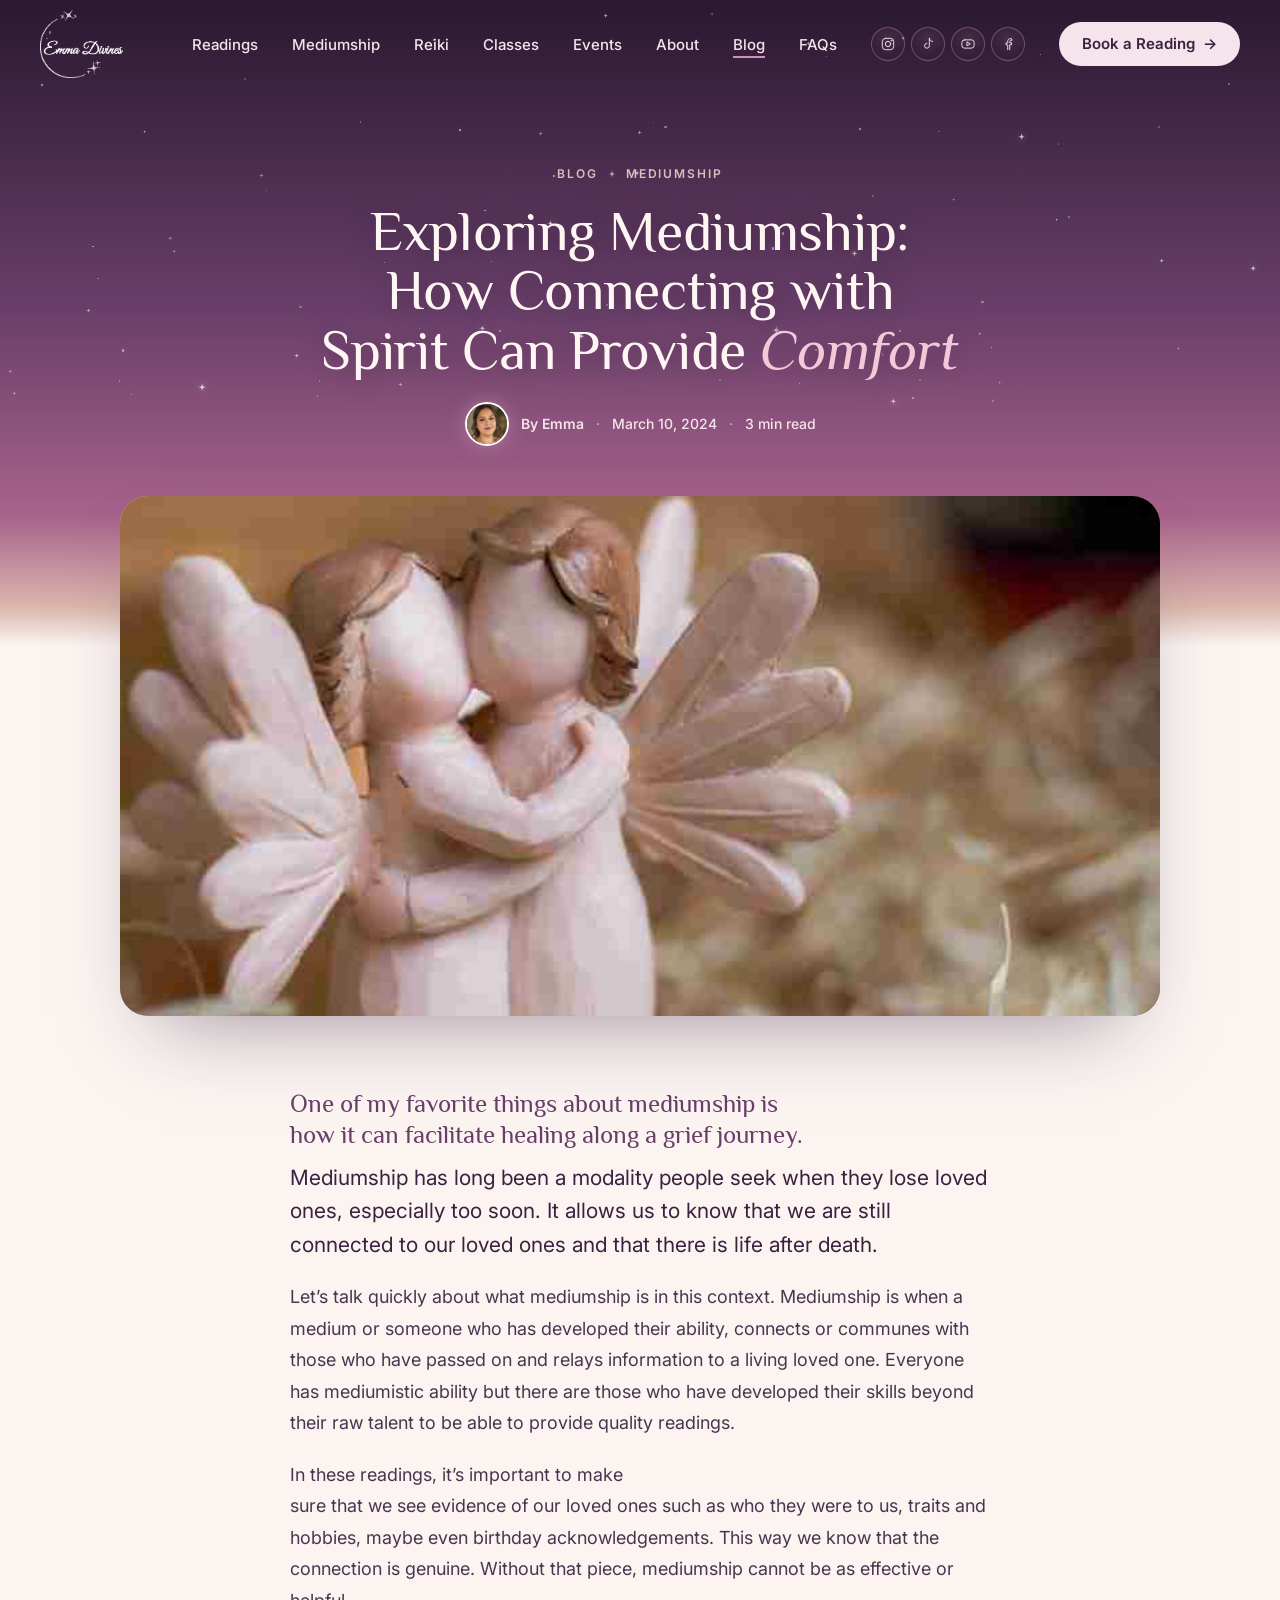
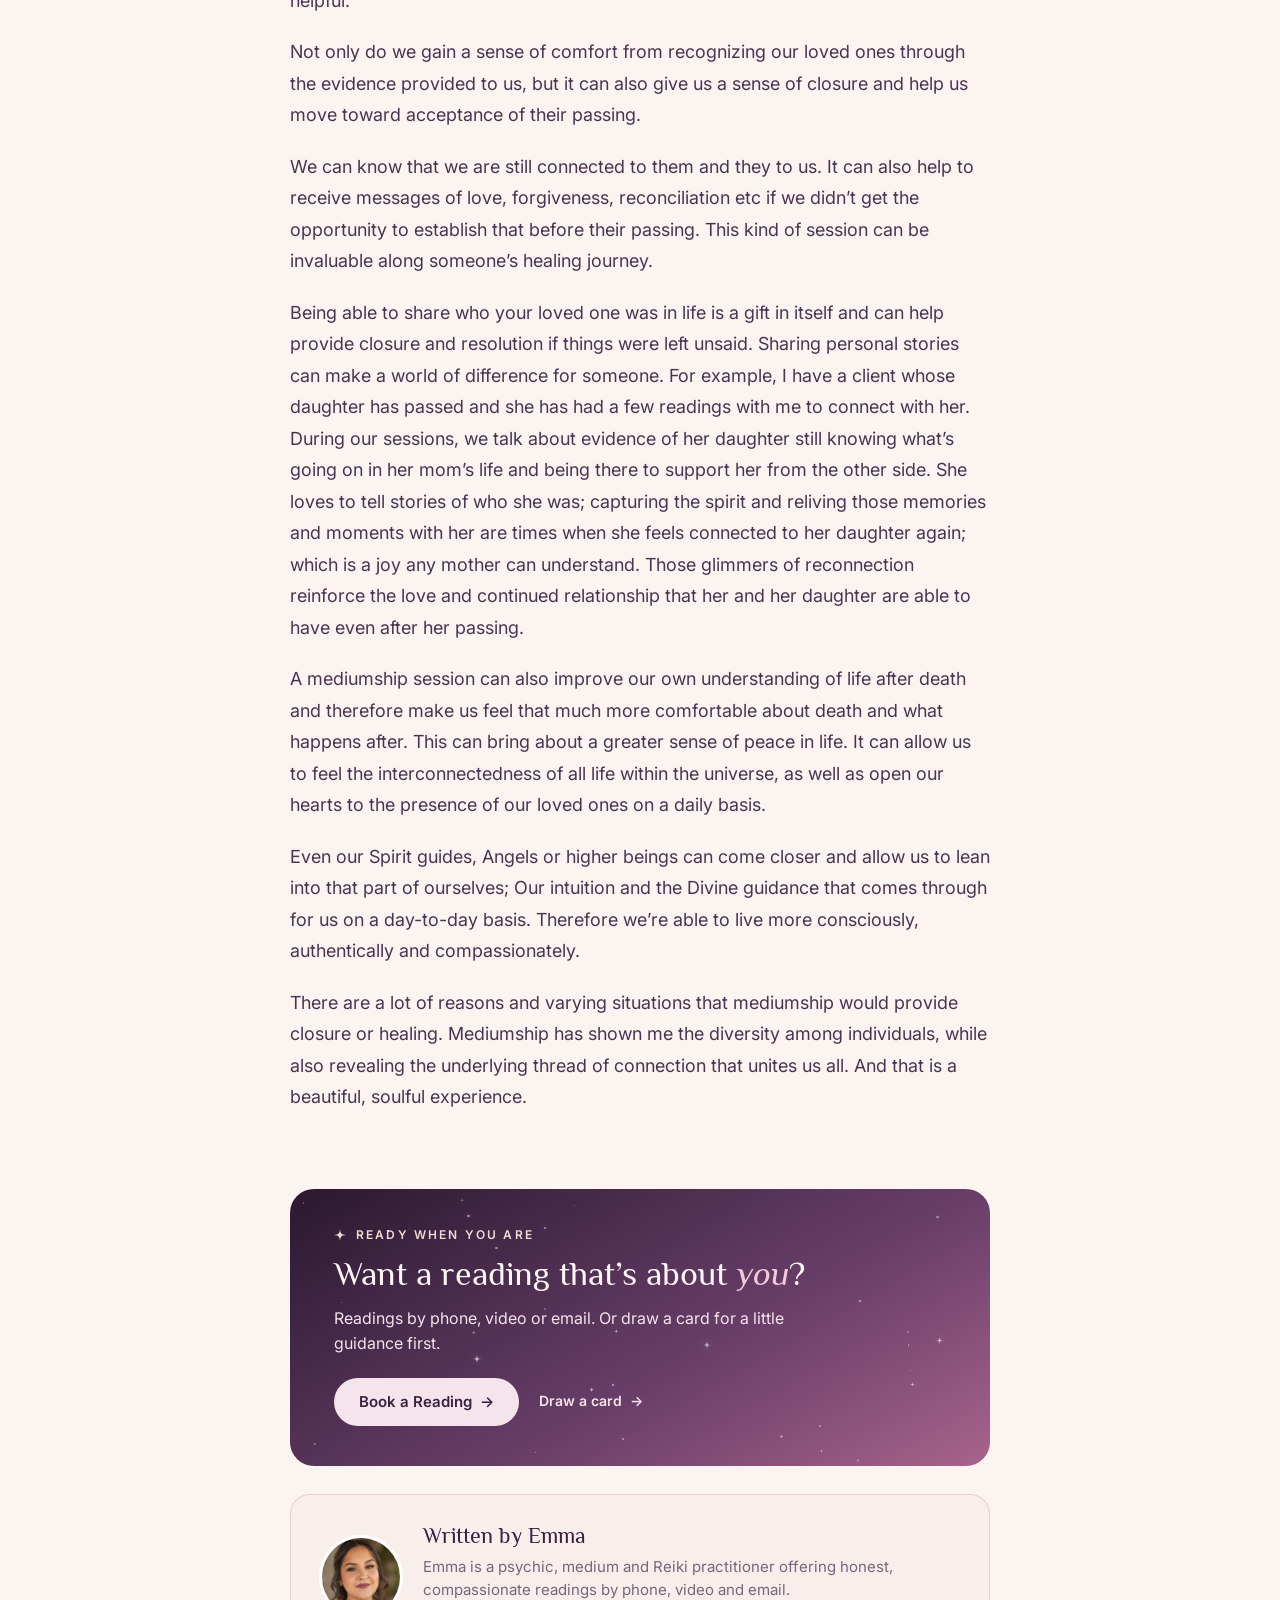
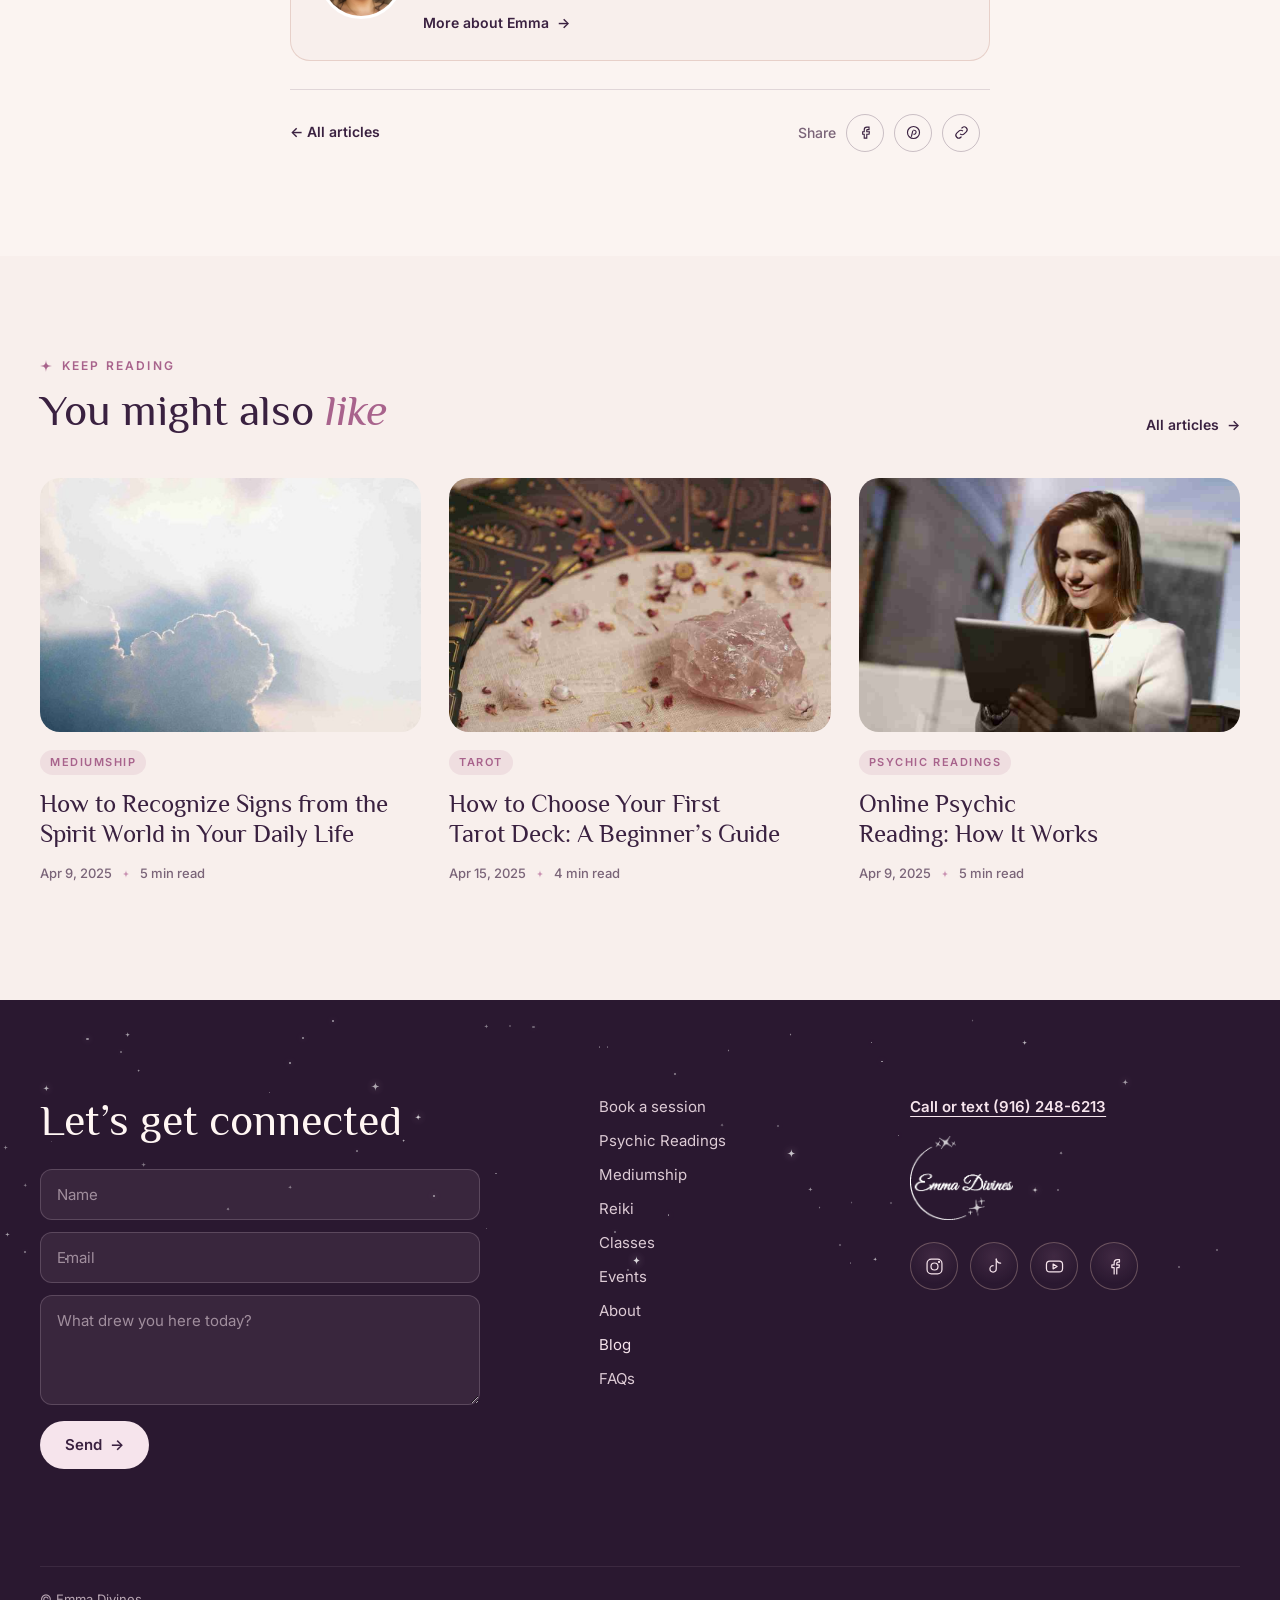
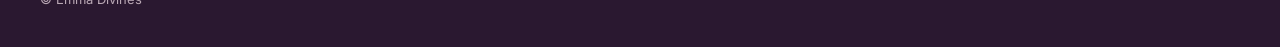
==== commit afd8b4d5: "Articles: float column photos beside the text (plugin 1.4.1) WordPress Columns blocks left text runn" ====
--- a/article-mediumship.html
+++ b/article-mediumship.html
@@ -727,11 +727,13 @@
 .copied{font-size:13px;color:var(--mauve);min-width:0}
 .empty-note{margin:24px 0 0;color:var(--ink-soft)}
 .post .ph:empty::after{content:"";display:block;height:100%}
-.art-body .wp-block-columns{display:flex;gap:32px;align-items:flex-start;margin:0 0 20px}
-.art-body .wp-block-column{flex:1 1 0;min-width:0}
-.art-body .wp-block-column > :last-child{margin-bottom:0}
 .art-body .wp-block-image{margin:0 0 20px}
-@media (max-width:767px){.art-body .wp-block-columns{flex-direction:column;gap:0}}
+.art-body .ed-float{width:44%;margin:8px 0 20px 36px;float:right}
+.art-body .ed-float-left{float:left;margin:8px 36px 20px 0}
+.art-body .ed-float img{width:100%;border-radius:18px;box-shadow:0 24px 48px -28px rgba(58,33,64,.45)}
+.art-body h2,.art-body h3,.art-end{clear:both}
+@media (max-width:767px){.art-body .ed-float,.art-body .ed-float-left{float:none;width:100%;margin:28px 0}}
+.art-body{display:flow-root}
 </style>
 </head>
 <body class="ed-article">
@@ -799,11 +801,12 @@
 <h3>One of my favorite things about mediumship is how it can facilitate healing along a grief journey.</h3>
 <p>Mediumship has long been a modality people seek when they lose loved ones, especially too soon. It allows us to know that we are still connected to our loved ones and that there is life after death. </p>
 <p>Let&#8217;s talk quickly about what mediumship is in this context. Mediumship is when a medium or someone who has developed their ability, connects or communes with those who have passed on and relays information to a living loved one. Everyone has mediumistic ability but there are those who have developed their skills beyond their raw talent to be able to provide quality readings.</p>
+<figure class="ed-float ed-float-right"><img loading="lazy" src="https://emmadivines.com/wp-content/uploads/2024/03/pexels-anete-lusina-4790557-684x1024.jpg" alt=""></figure>
 <p>In these readings, it&#8217;s important to make sure that we see evidence of our loved ones such as who they were to us, traits and hobbies, maybe even birthday acknowledgements. This way we know that the connection is genuine. Without that piece, mediumship cannot be as effective or helpful. </p>
 <p>Not only do we gain a sense of comfort from recognizing our loved ones through the evidence provided to us, but it can also give us a sense of closure and help us move toward acceptance of their passing. </p>
 <p>We can know that we are still connected to them and they to us. It can also help to receive messages of love, forgiveness, reconciliation etc if we didn&#8217;t get the opportunity to establish that before their passing. This kind of session can be invaluable along someone&#8217;s healing journey.&nbsp;</p>
 <p>Being able to share who your loved one was in life is a gift in itself and can help provide closure and resolution if things were left unsaid. Sharing personal stories can make a world of difference for someone. For example, I have a client whose daughter has passed and she has had a few readings with me to connect with her. During our sessions, we talk about evidence of her daughter still knowing what&#8217;s going on in her mom&#8217;s life and being there to support her from the other side. She loves to tell stories of who she was; capturing the spirit and reliving those memories and moments with her are times when she feels connected to her daughter again; which is a joy any mother can understand. Those glimmers of reconnection reinforce the love and continued relationship that her and her daughter are able to have even after her passing.&nbsp;</p>
-<figure><img loading="lazy" src="https://emmadivines.com/wp-content/uploads/2024/03/pexels-anete-lusina-4790557-684x1024.jpg" alt=""></figure>
+
 <p>A mediumship session can also improve our own understanding of life after death and therefore make us feel that much more comfortable about death and what happens after. This can bring about a greater sense of peace in life. It can allow us to feel the interconnectedness of all life within the universe, as well as open our hearts to the presence of our loved ones on a daily basis. </p>
 <p>Even our Spirit guides, Angels or higher beings can come closer and allow us to lean into that part of ourselves; Our intuition and the Divine guidance that comes through for us on a day-to-day basis. Therefore we&#8217;re able to live more consciously, authentically and compassionately.</p>
 <p>There are a lot of reasons and varying situations that mediumship would provide closure or healing. Mediumship has shown me the diversity among individuals, while also revealing the underlying thread of connection that unites us all. And that is a beautiful, soulful experience.&nbsp;</p>
